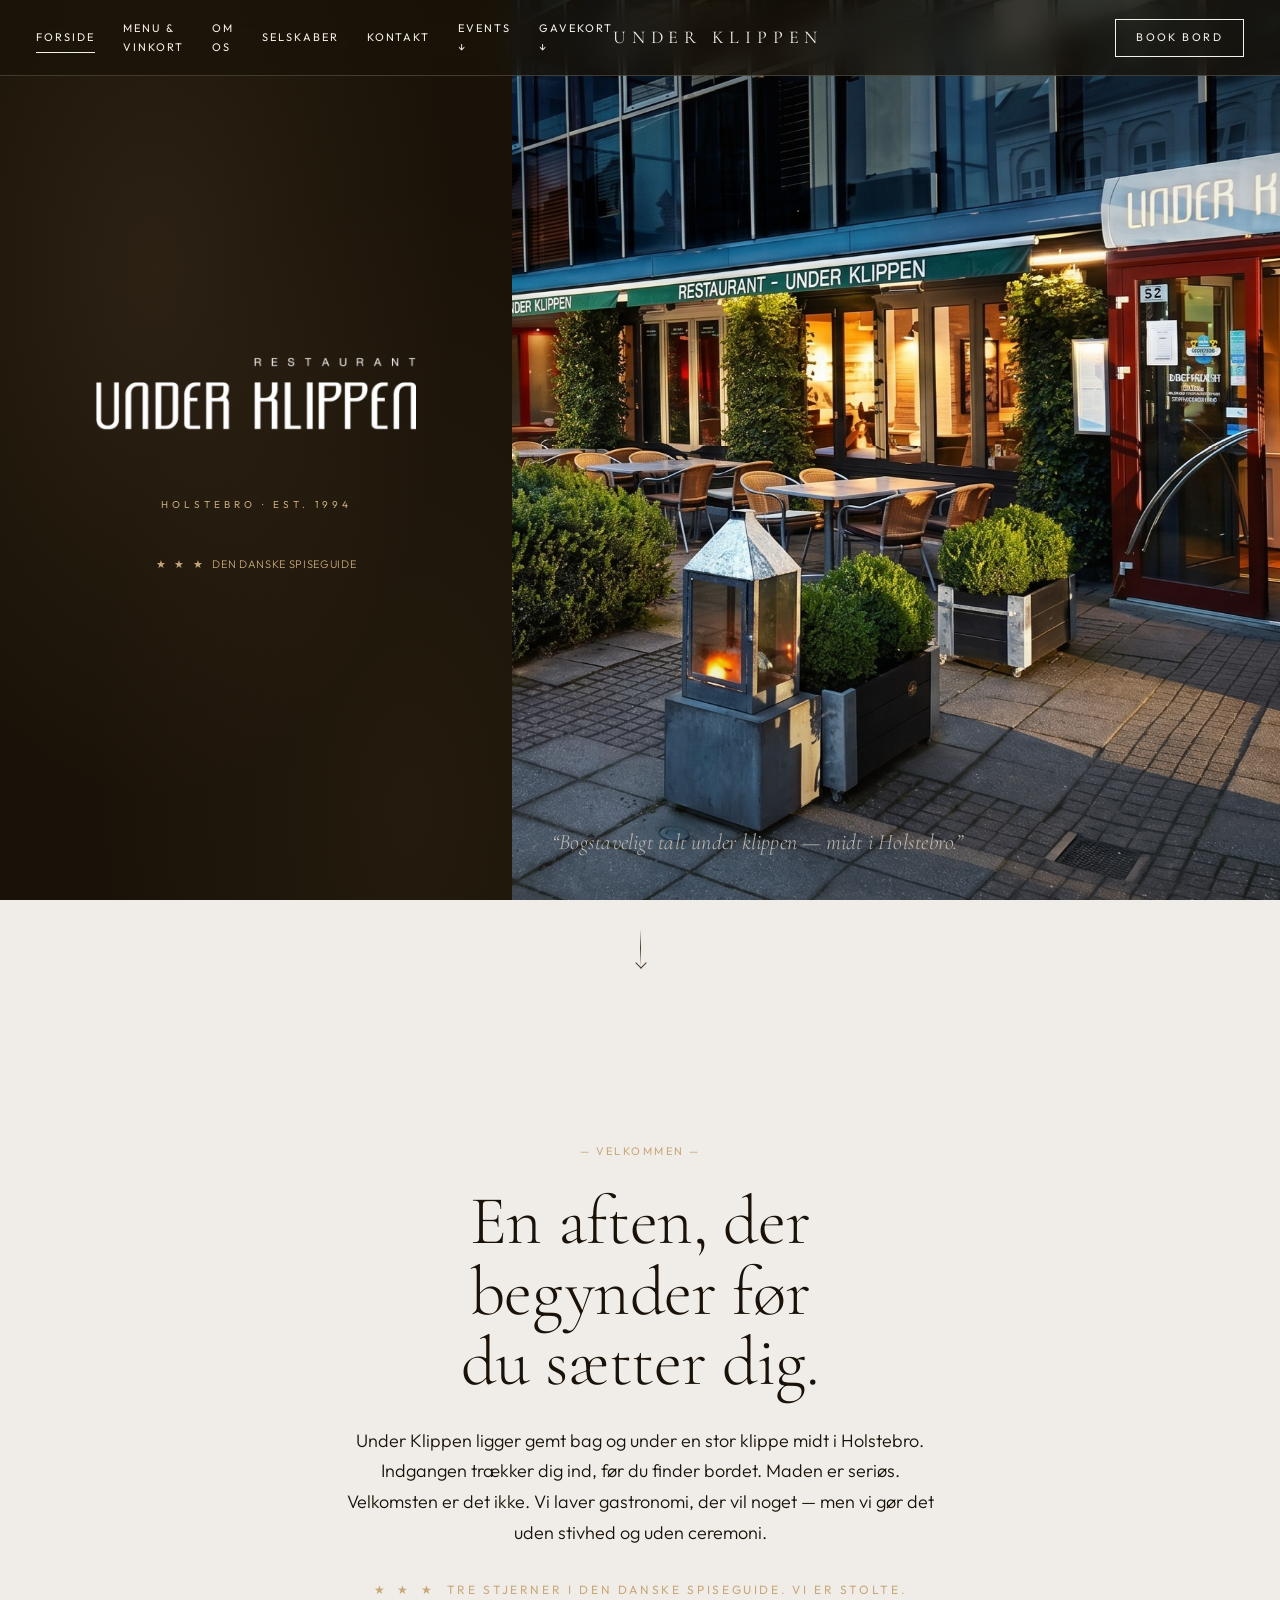
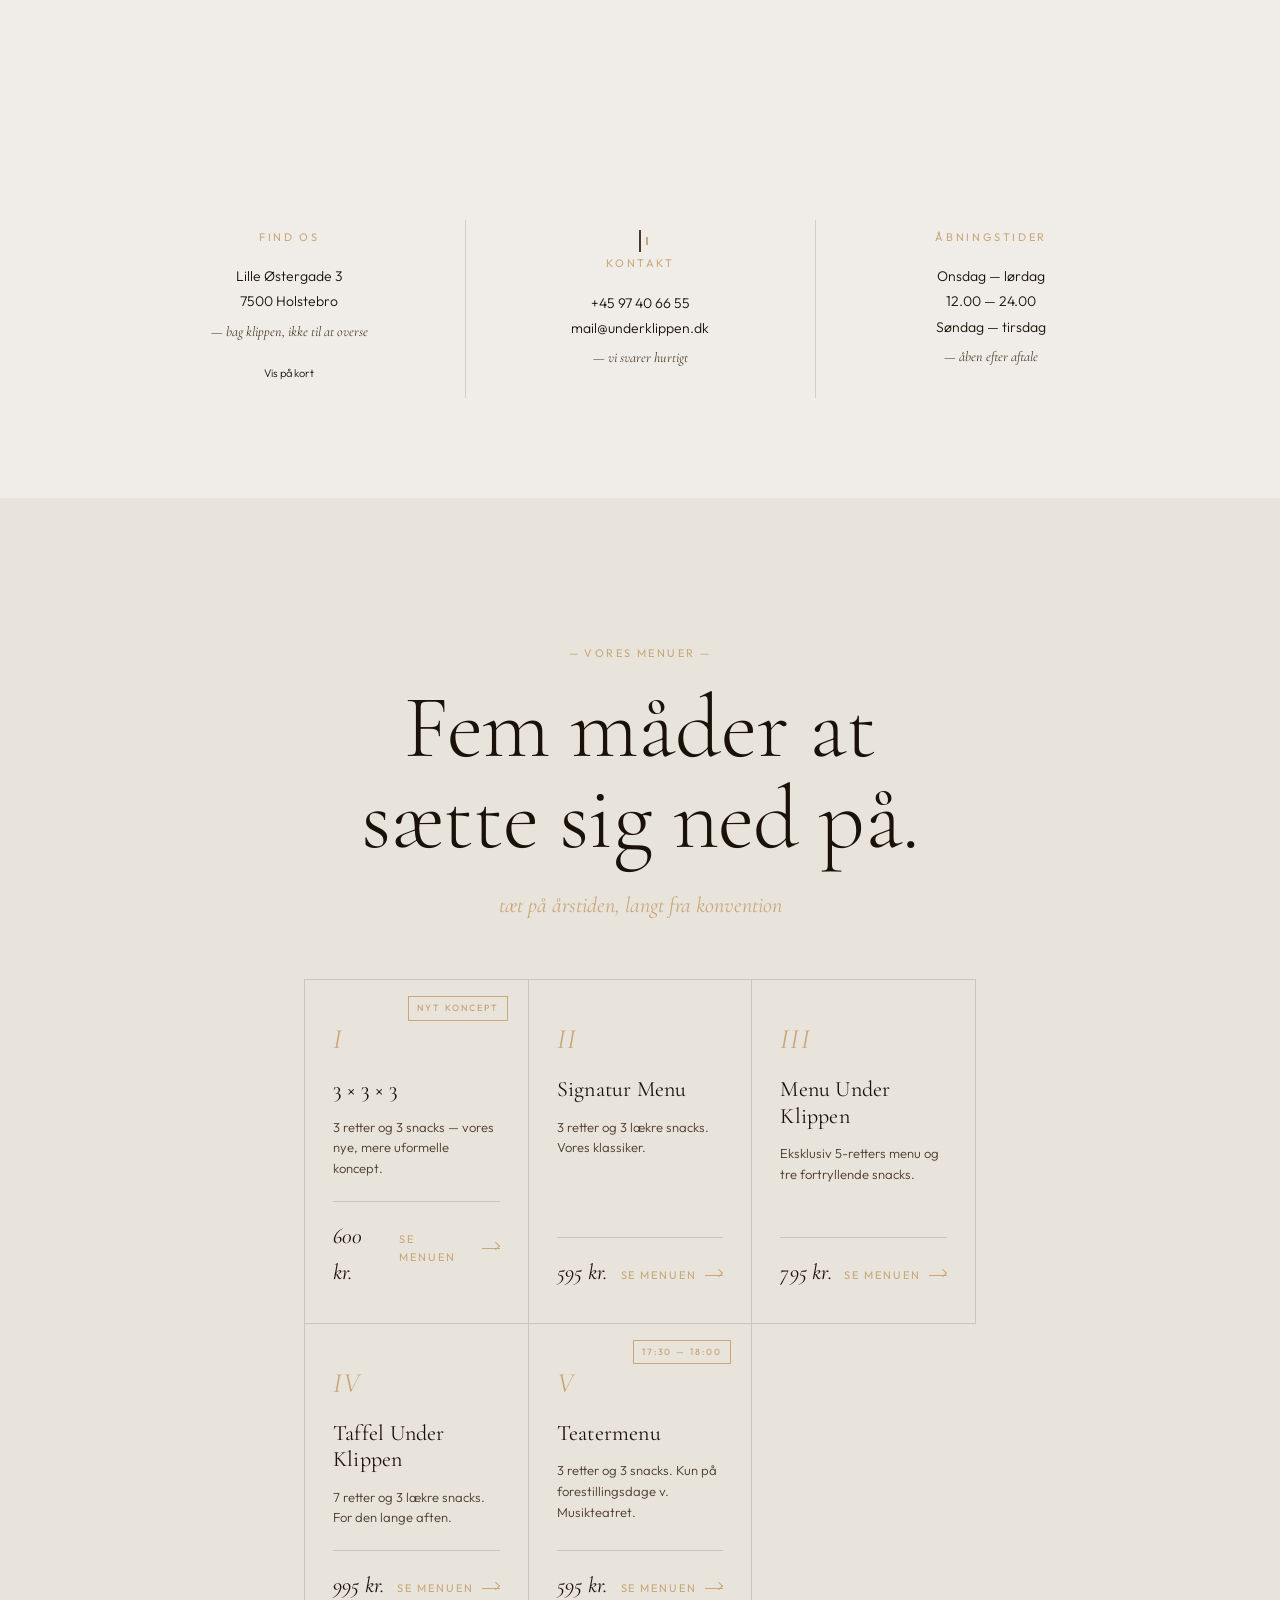
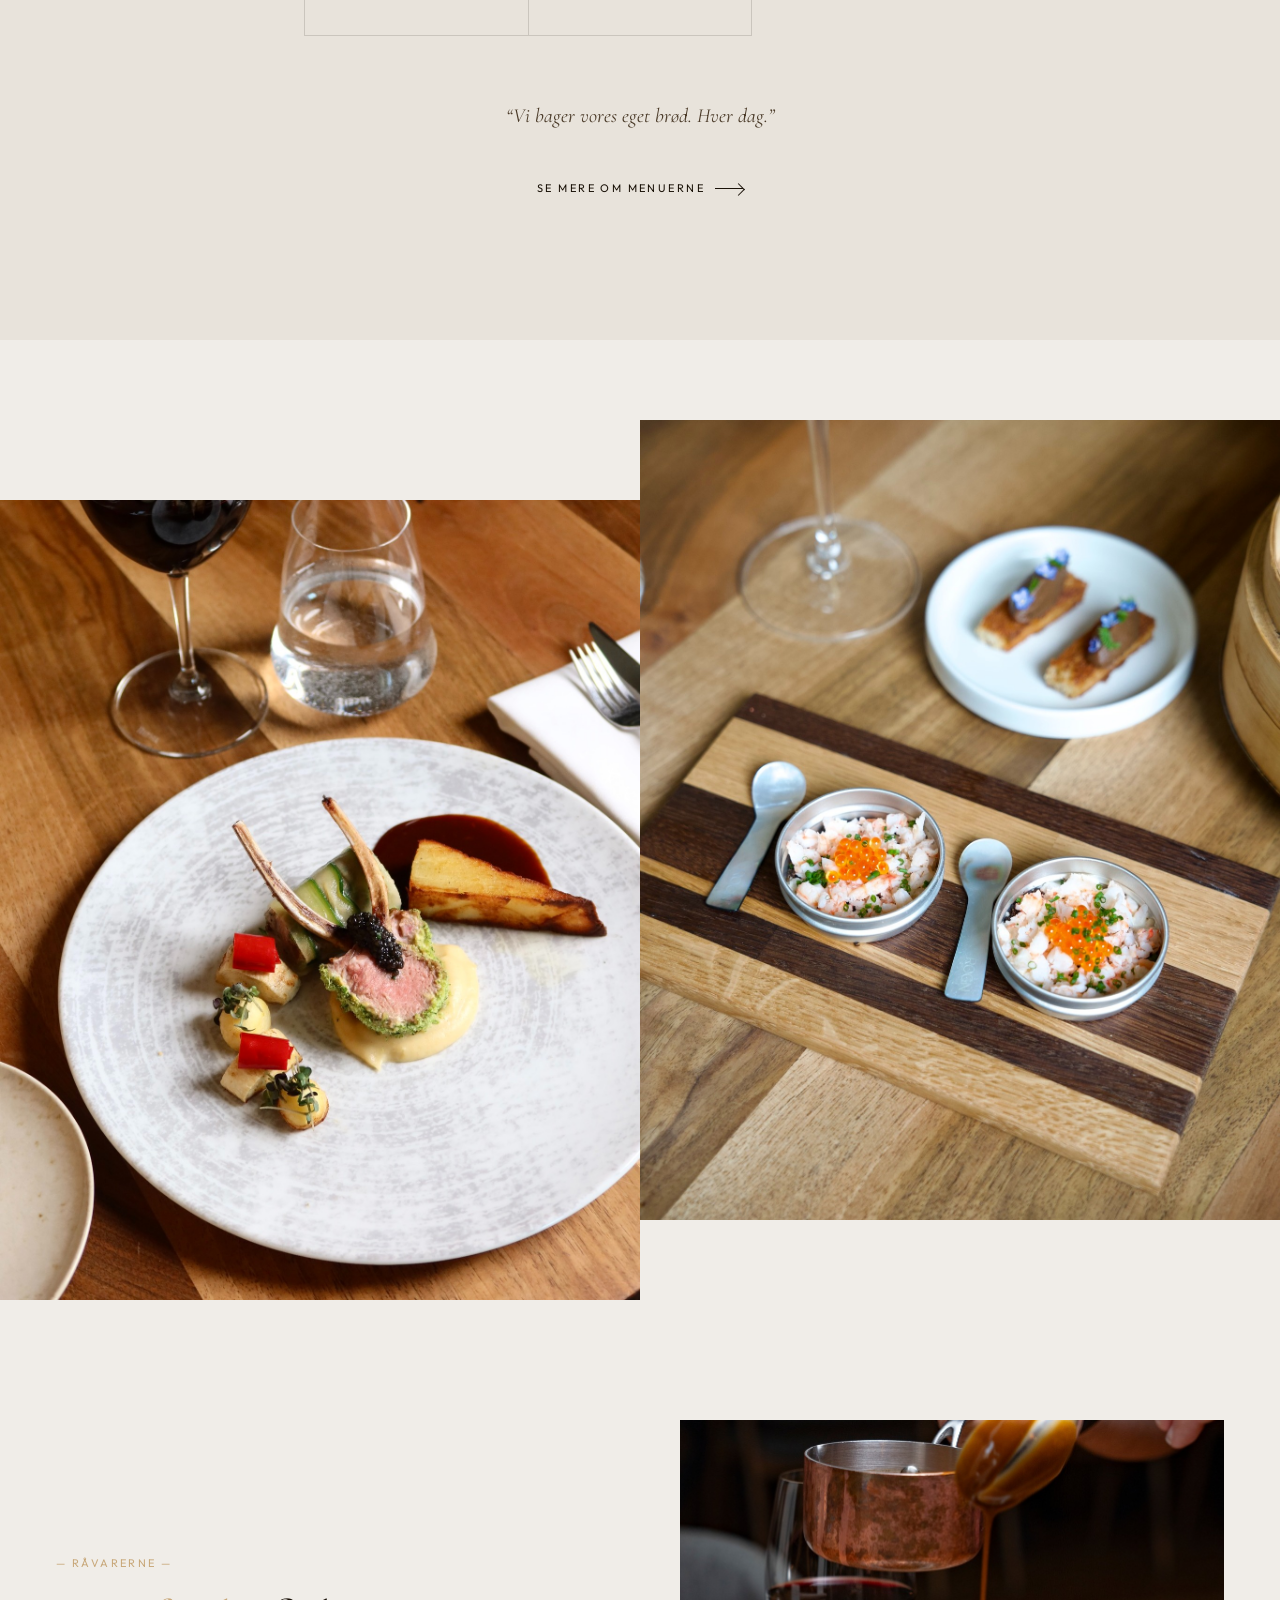
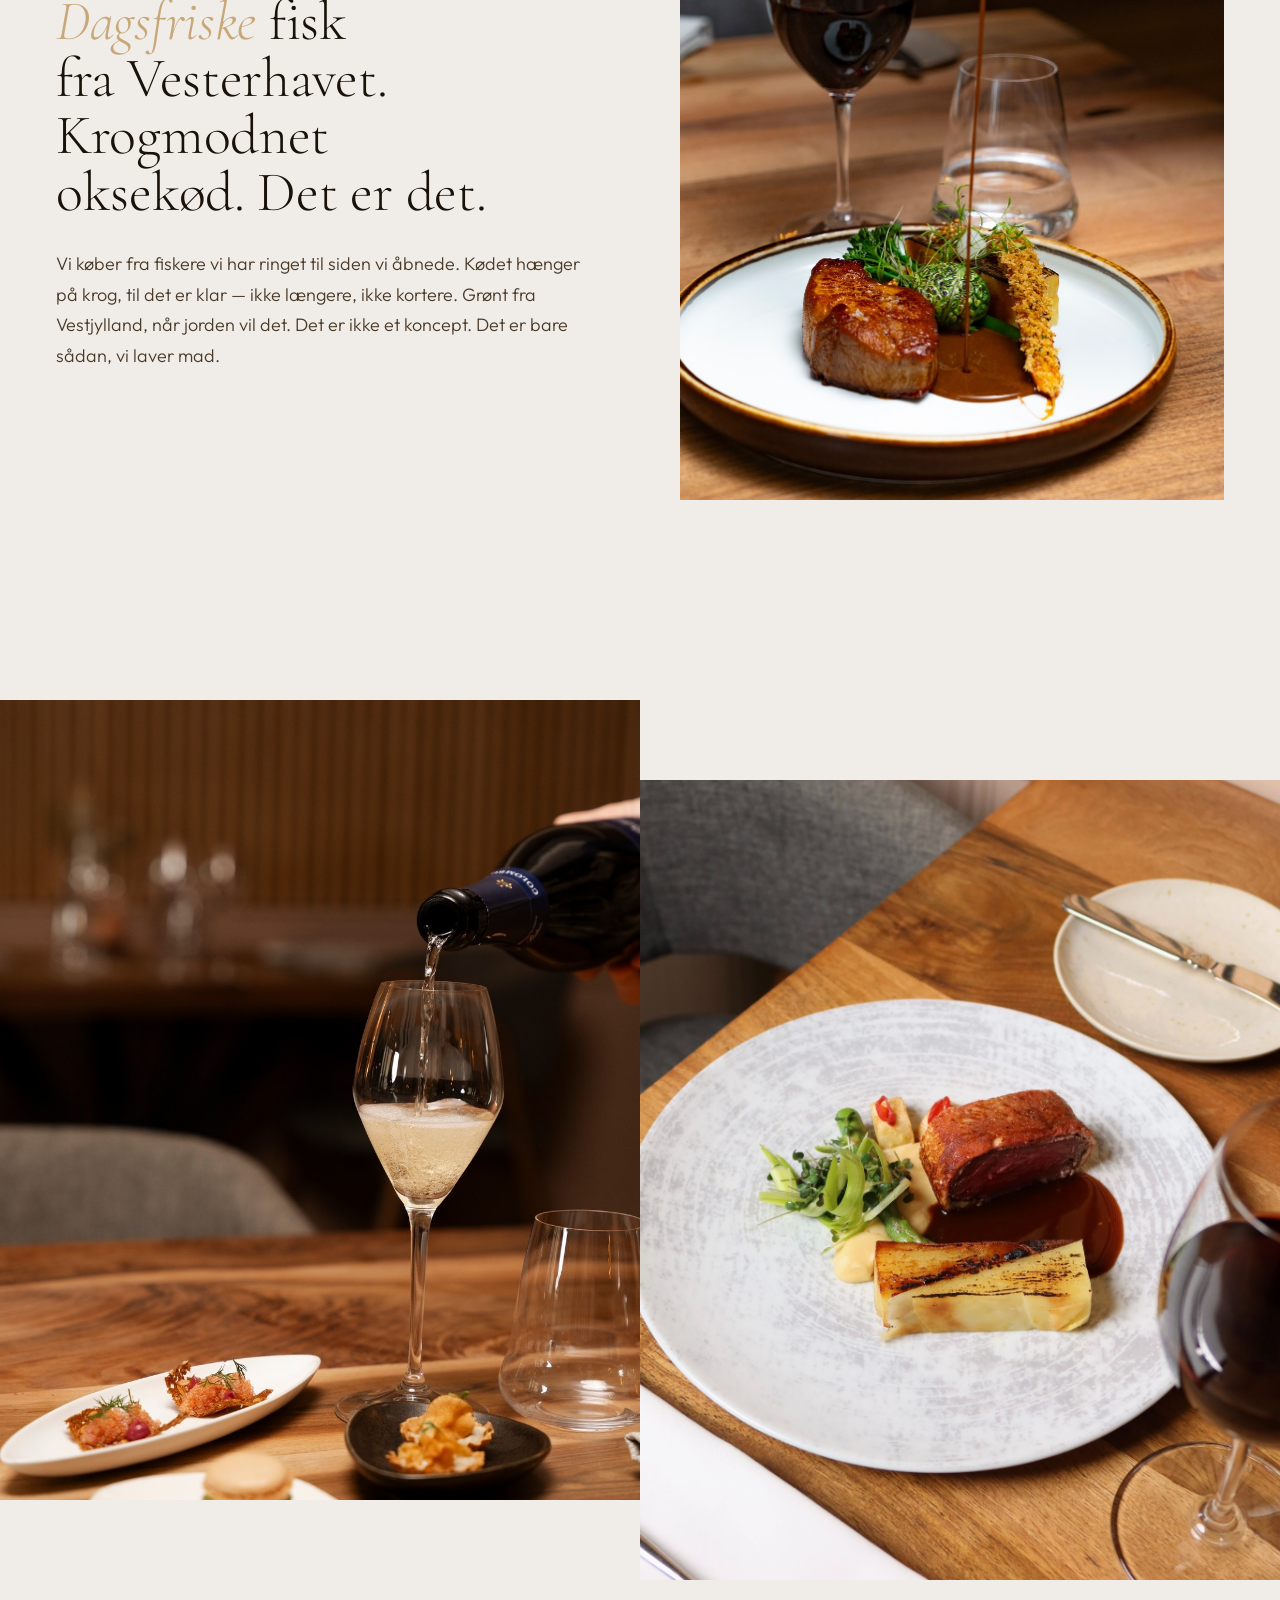
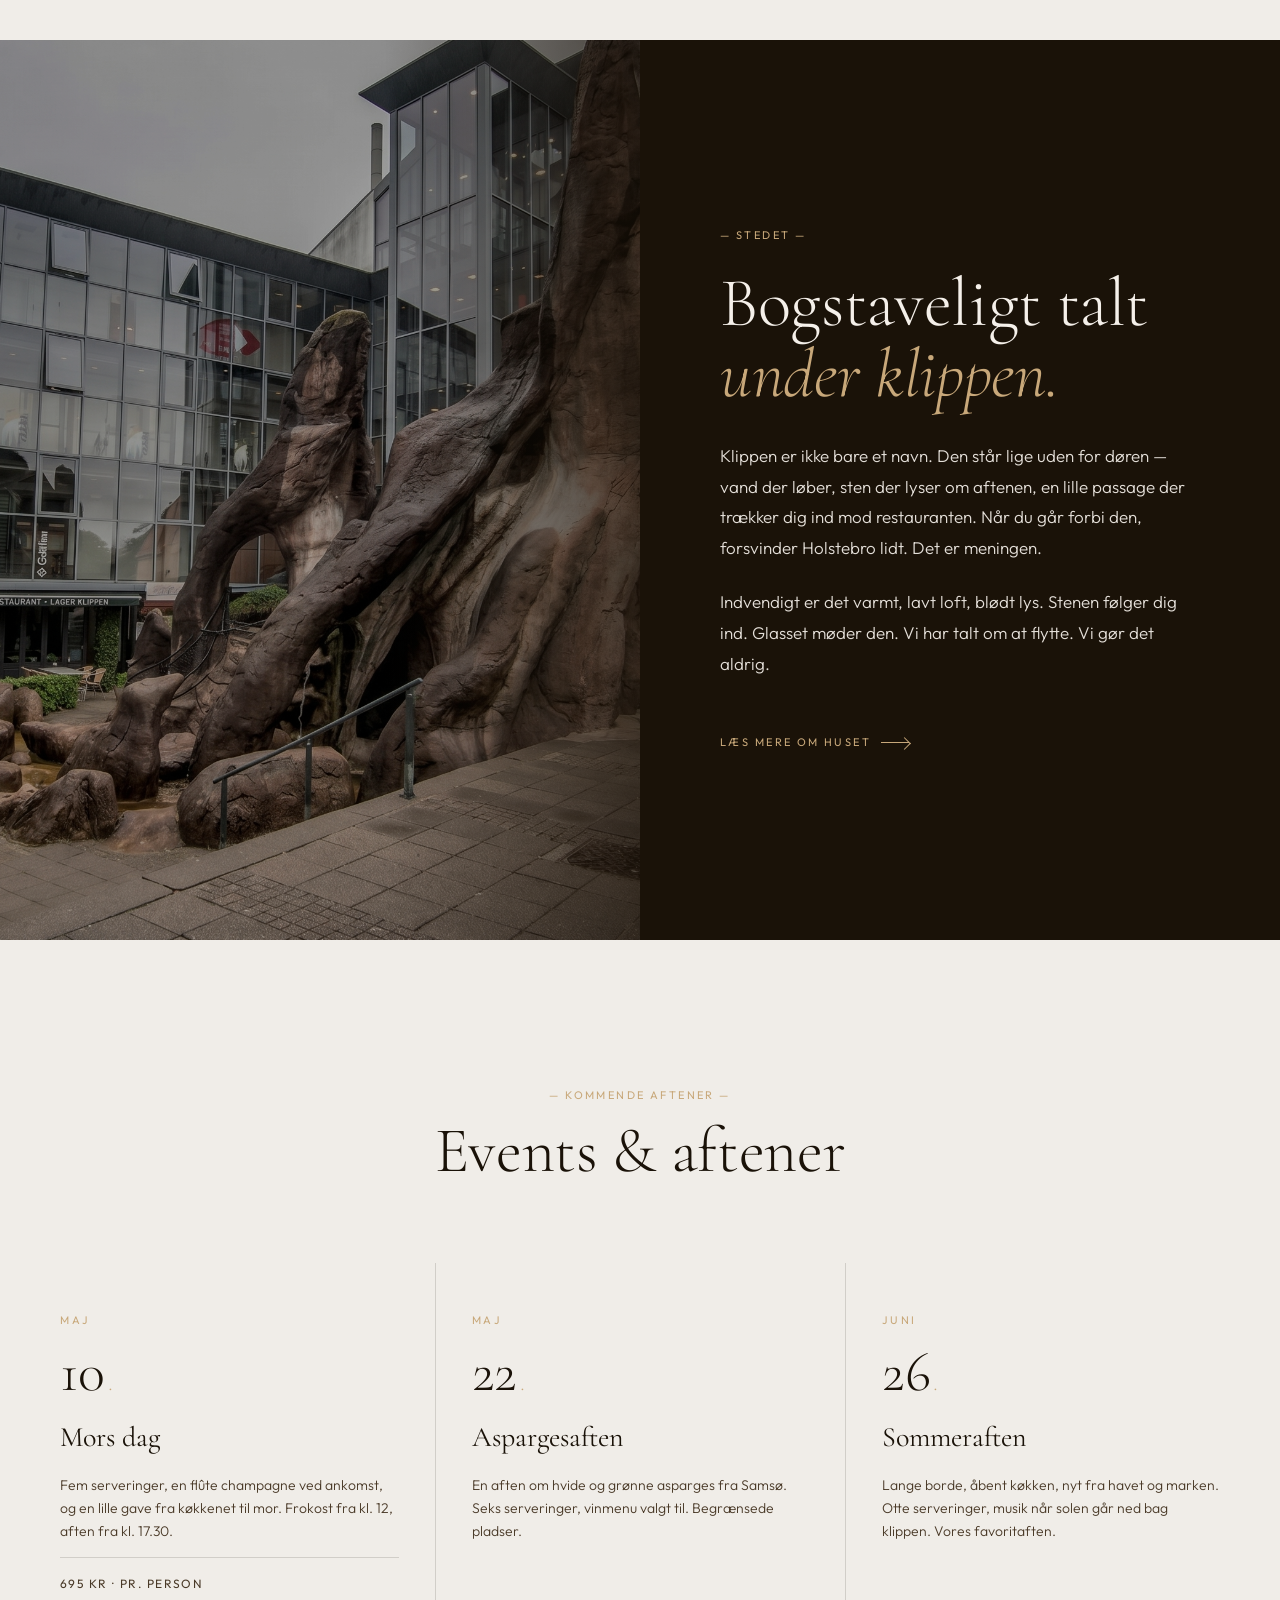
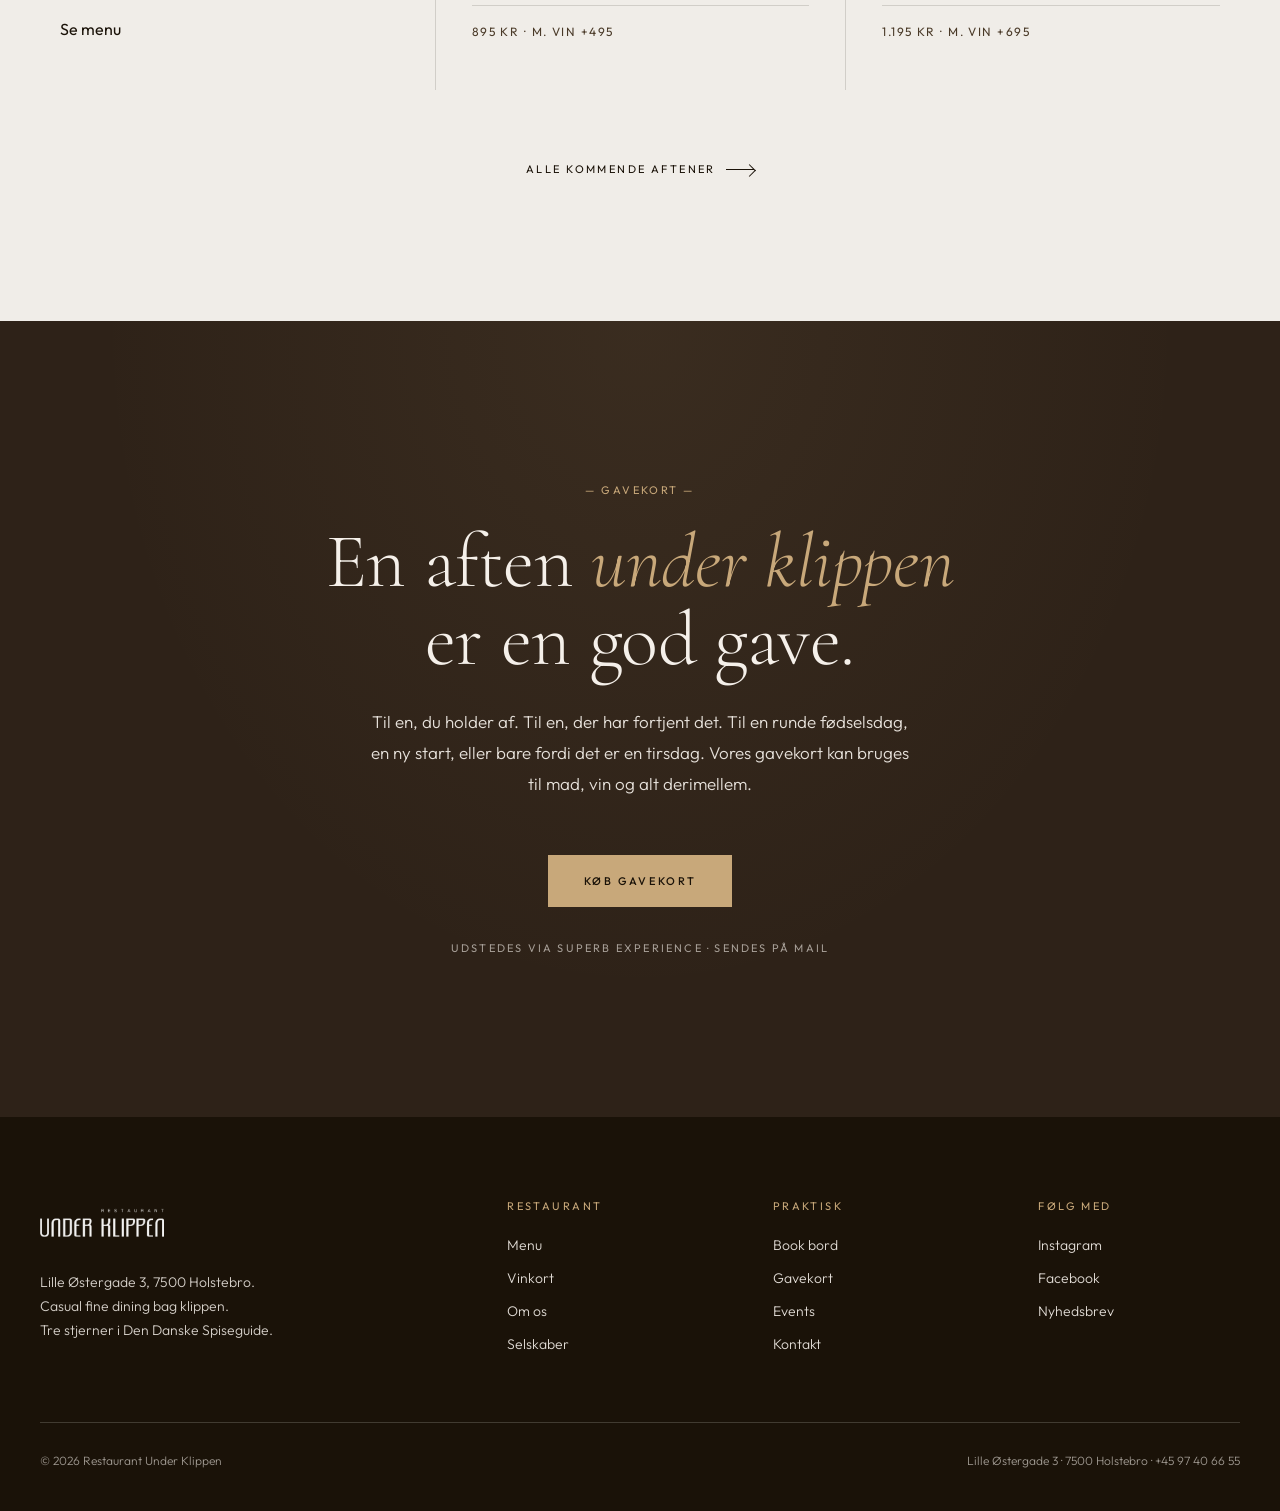
==== index.html @ 476bdf45 "Initial deploy: Under Klippen website with all links wired up - Book bord, gavekort, sociale medier," ====
<!doctype html>
<html lang="da">
<head>
  <meta charset="utf-8" />
  <meta name="viewport" content="width=device-width, initial-scale=1" />
  <title>Under Klippen — Restaurant i Holstebro</title>
  <meta name="description" content="Restaurant Under Klippen ligger bogstaveligt talt under en klippe midt i Holstebro. Casual fine dining, dagsfriske råvarer, tre stjerner i Den Danske Spiseguide." />
  <link rel="preconnect" href="https://fonts.googleapis.com">
  <link rel="preconnect" href="https://fonts.gstatic.com" crossorigin>
  <link href="https://fonts.googleapis.com/css2?family=Cormorant+Garamond:ital,wght@0,300;0,400;0,500;1,300;1,400&family=Outfit:wght@300;400;500&display=swap" rel="stylesheet">
  <link rel="stylesheet" href="styles.css">
  <link rel="stylesheet" href="extras.css">
  <style>
    /* ===== Page-specific (Forside) ===== */

    /* HERO -------------------------------------------------- */
    .hero {
      display: grid;
      grid-template-columns: 40fr 60fr;
      height: 100vh;
      min-height: 720px;
      width: 100%;
    }
    .hero-left {
      background: var(--c-dark);
      display: grid;
      place-items: center;
      position: relative;
      overflow: hidden;
    }
    .hero-left::before {
      content: "";
      position: absolute; inset: 0;
      background:
        radial-gradient(ellipse at 30% 30%, rgba(200,168,122,0.10), transparent 60%),
        radial-gradient(ellipse at 80% 90%, rgba(200,168,122,0.06), transparent 55%);
      pointer-events: none;
    }
    .hero-left .logo-badge {
      transform: translateY(20px);
      opacity: 0;
      animation: heroIn 1.2s var(--ease) 0.45s forwards;
      position: relative;
      z-index: 2;
    }
    @keyframes heroIn {
      to { transform: translateY(0); opacity: 1; }
    }

    .hero-right {
      position: relative;
      overflow: hidden;
    }
    .hero-right .parallax-inner {
      position: absolute;
      inset: -10% 0;
      will-change: transform;
    }
    .hero-right img {
      width: 100%; height: 100%;
      object-fit: cover;
      object-position: center;
    }
    .hero-right::after {
      content: "";
      position: absolute; inset: 0;
      background: linear-gradient(180deg, rgba(26,18,8,0.18), transparent 30%, transparent 70%, rgba(26,18,8,0.32));
      pointer-events: none;
    }

    .hero-tagline {
      position: absolute;
      bottom: 40px; left: 40px;
      color: var(--c-light-text);
      font-family: var(--f-display);
      font-style: italic;
      font-weight: 300;
      font-size: 22px;
      letter-spacing: 0.01em;
      text-shadow: 0 2px 24px rgba(0,0,0,0.6);
      opacity: 0;
      animation: heroIn 1.2s var(--ease) 0.9s forwards;
      max-width: 460px;
    }

    @media (max-width: 880px) {
      .hero { grid-template-columns: 1fr; height: auto; min-height: 0; }
      .hero-left { padding: 100px 24px 80px; }
      .hero-right { aspect-ratio: 4/5; }
      .hero-tagline { font-size: 18px; left: 24px; bottom: 24px; }
    }

    /* SCROLL CUE ------------------------------------------- */
    .scroll-cue {
      position: relative;
      height: 96px;
      display: grid; place-items: center;
      background: var(--c-cream);
    }
    .scroll-cue .arrow {
      width: 1px;
      height: 38px;
      background: linear-gradient(180deg, transparent, var(--c-ink-soft), transparent);
      animation: scrollArrow 2.4s var(--ease) infinite;
      position: relative;
    }
    .scroll-cue .arrow::after {
      content: "";
      position: absolute; left: -3px; bottom: 0;
      width: 7px; height: 7px;
      border-bottom: 1px solid var(--c-ink-soft);
      border-right: 1px solid var(--c-ink-soft);
      transform: rotate(45deg);
    }
    @keyframes scrollArrow {
      0%   { opacity: 0; transform: translateY(-20px); }
      40%  { opacity: 1; }
      100% { opacity: 0; transform: translateY(20px); }
    }

    /* INTRO ------------------------------------------------ */
    .intro h1 {
      font-size: clamp(36px, 5.4vw, 72px);
      margin: 0 0 28px;
    }
    .intro p { margin: 0; }
    .intro .stars-line {
      margin-top: 32px;
      font-size: 12px;
      letter-spacing: 0.22em;
      text-transform: uppercase;
      color: var(--c-accent);
    }
    .intro .stars-line .dots { letter-spacing: 0.4em; margin-right: 10px; color: var(--c-accent); }

    /* INFO STRIP ------------------------------------------- */
    .info-strip {
      max-width: 1100px;
      margin: 0 auto;
      padding: 80px 24px 100px;
      display: grid;
      grid-template-columns: 1fr 1fr 1fr;
      gap: 0;
      text-align: center;
    }
    .info-col {
      padding: 8px 32px;
      position: relative;
    }
    .info-col + .info-col {
      border-left: 1px solid var(--c-rule);
    }
    .info-col h3 {
      font-family: var(--f-body);
      font-size: 11px;
      letter-spacing: 0.24em;
      text-transform: uppercase;
      font-weight: 400;
      color: var(--c-accent);
      margin: 0 0 18px;
    }
    .info-col p { margin: 0; font-size: 14px; line-height: 1.8; font-weight: 300; }
    .info-col .deco {
      width: 36px; height: 36px;
      margin: 0 auto 18px;
      border: 1px solid var(--c-ink-soft);
      transform: rotate(45deg);
      position: relative;
    }
    .info-col .deco::after {
      content: "";
      position: absolute; inset: 6px;
      border: 1px solid var(--c-accent);
    }
    .info-col em.label {
      display: block;
      font-style: normal;
      font-family: var(--f-display);
      font-weight: 400;
      font-style: italic;
      font-size: 14px;
      color: var(--c-ink-soft);
      margin-top: 4px;
    }
    @media (max-width: 720px) {
      .info-strip { grid-template-columns: 1fr; }
      .info-col + .info-col { border-left: none; border-top: 1px solid var(--c-rule); padding-top: 40px; margin-top: 40px; }
    }

    /* MENU TEASER ------------------------------------------ */
    .menu-teaser {
      max-width: 720px;
      margin: 0 auto;
      padding: 0 24px;
      text-align: center;
    }
    .menu-teaser h2 {
      font-size: clamp(48px, 7vw, 96px);
      margin: 0 0 8px;
    }
    .menu-teaser .sub {
      font-family: var(--f-display);
      font-style: italic;
      font-weight: 400;
      font-size: 22px;
      color: var(--c-accent);
      margin-bottom: 56px;
    }
    .courses {
      display: grid;
      gap: 0;
      text-align: left;
      margin-top: 40px;
    }
    .course {
      padding: 28px 12px;
      border-bottom: 1px solid var(--c-rule);
      display: grid;
      grid-template-columns: 60px 1fr auto;
      gap: 24px;
      align-items: baseline;
    }
    .course:first-child { border-top: 1px solid var(--c-rule); }
    .course .num {
      font-family: var(--f-display);
      font-style: italic;
      font-size: 16px;
      color: var(--c-accent);
    }
    .course h4 {
      font-family: var(--f-display);
      font-weight: 400;
      font-size: 22px;
      margin: 0 0 4px;
    }
    .course p { margin: 0; font-size: 13px; color: var(--c-ink-soft); font-weight: 300; line-height: 1.6; }
    .course .price {
      font-family: var(--f-body);
      font-size: 12px;
      letter-spacing: 0.18em;
      color: var(--c-ink-soft);
      text-transform: uppercase;
    }
    @media (max-width: 600px) {
      .course { grid-template-columns: 36px 1fr; }
      .course .price { grid-column: 2; padding-top: 8px; }
    }

    .menu-cards {
      display: grid;
      grid-template-columns: repeat(auto-fit, minmax(220px, 1fr));
      gap: 0;
      margin-top: 56px;
      border-top: 1px solid var(--c-rule);
      border-left: 1px solid var(--c-rule);
    }
    .menu-card {
      display: flex;
      flex-direction: column;
      gap: 14px;
      padding: 36px 28px 32px;
      border-right: 1px solid var(--c-rule);
      border-bottom: 1px solid var(--c-rule);
      text-decoration: none;
      color: var(--c-ink);
      transition: background 0.4s ease, transform 0.4s ease;
      text-align: left;
      min-height: 280px;
      position: relative;
    }
    .menu-card:hover {
      background: var(--c-cream);
    }
    .menu-card .mc-tag {
      position: absolute;
      top: 16px; right: 20px;
      font-size: 9px;
      letter-spacing: 0.22em;
      text-transform: uppercase;
      color: var(--c-accent);
      border: 1px solid var(--c-accent);
      padding: 4px 8px;
      font-weight: 500;
    }
    .menu-card .mc-num {
      font-family: var(--f-display);
      font-style: italic;
      font-size: 28px;
      color: var(--c-accent);
      letter-spacing: 0.04em;
    }
    .menu-card h4 {
      font-family: var(--f-display);
      font-weight: 400;
      font-size: 22px;
      letter-spacing: 0.01em;
      margin: 0;
      color: var(--c-ink);
      line-height: 1.2;
    }
    .menu-card p {
      margin: 0;
      font-size: 13px;
      color: var(--c-ink-soft);
      font-weight: 300;
      line-height: 1.6;
      flex: 1;
    }
    .menu-card .mc-foot {
      display: flex;
      align-items: baseline;
      justify-content: space-between;
      gap: 12px;
      margin-top: 8px;
      padding-top: 16px;
      border-top: 1px solid var(--c-rule);
    }
    .menu-card .mc-price {
      font-family: var(--f-display);
      font-style: italic;
      font-size: 22px;
      color: var(--c-ink);
      letter-spacing: 0.01em;
    }
    .menu-card .mc-link {
      font-family: var(--f-body);
      font-size: 11px;
      letter-spacing: 0.18em;
      text-transform: uppercase;
      color: var(--c-accent);
      display: inline-flex;
      align-items: center;
      gap: 8px;
    }
    .menu-card .mc-link .arrow {
      width: 18px; height: 1px;
      background: var(--c-accent);
      position: relative;
      transition: width 0.3s ease;
    }
    .menu-card .mc-link .arrow::after {
      content: ''; position: absolute; right: 0; top: -2px;
      width: 5px; height: 5px;
      border-top: 1px solid var(--c-accent);
      border-right: 1px solid var(--c-accent);
      transform: rotate(45deg); transform-origin: top right;
    }
    .menu-card:hover .mc-link .arrow { width: 28px; }

    /* KLIPPEN ATMOSPHERIC ---------------------------------- */
    .klippen {
      position: relative;
      min-height: 100vh;
      display: grid;
      grid-template-columns: 1fr 1fr;
      background: var(--c-dark);
      color: var(--c-light-text);
      overflow: hidden;
    }
    .klippen-img {
      position: relative;
      overflow: hidden;
    }
    .klippen-img img {
      width: 100%; height: 100%;
      object-fit: cover;
      object-position: center;
      filter: brightness(0.7) saturate(0.95);
    }
    .klippen-img::after {
      content: "";
      position: absolute; inset: 0;
      background: linear-gradient(90deg, transparent 60%, rgba(26,18,8,0.6));
    }
    .klippen-text {
      padding: 120px 80px;
      display: grid;
      align-content: center;
      max-width: 640px;
    }
    .klippen-text h2 {
      font-size: clamp(40px, 5.4vw, 72px);
      margin: 24px 0 32px;
    }
    .klippen-text h2 em {
      font-style: italic;
      color: var(--c-accent);
      font-weight: 300;
    }
    .klippen-text p {
      font-size: 17px;
      line-height: 1.8;
      font-weight: 300;
      opacity: 0.92;
      margin: 0 0 24px;
    }
    @media (max-width: 880px) {
      .klippen { grid-template-columns: 1fr; min-height: 0; }
      .klippen-img { aspect-ratio: 5/4; }
      .klippen-text { padding: 80px 28px; }
    }

    /* EVENTS ----------------------------------------------- */
    .events {
      padding: 140px 24px;
      max-width: 1280px;
      margin: 0 auto;
    }
    .events-head { text-align: center; margin-bottom: 80px; }
    .events-head h2 {
      font-size: clamp(40px, 5vw, 64px);
      margin: 12px 0 0;
    }
    .events-grid {
      display: grid;
      grid-template-columns: repeat(3, 1fr);
      gap: 0;
    }
    .event-card {
      padding: 48px 36px;
      border-left: 1px solid var(--c-rule);
      display: grid;
      grid-template-rows: auto auto auto 1fr auto;
      gap: 14px;
      transition: background var(--t-fast);
    }
    .event-card:first-child { border-left: none; }
    .event-card:hover { background: rgba(200,168,122,0.05); }
    .event-card .date {
      font-family: var(--f-display);
      font-weight: 300;
      font-size: 56px;
      line-height: 1;
      letter-spacing: -0.01em;
    }
    .event-card .date em {
      font-style: italic;
      color: var(--c-accent);
      font-size: 22px;
      margin-left: 4px;
    }
    .event-card .month {
      font-size: 11px;
      letter-spacing: 0.24em;
      text-transform: uppercase;
      color: var(--c-accent);
    }
    .event-card h3 {
      font-family: var(--f-display);
      font-weight: 400;
      font-size: 28px;
      margin: 0;
    }
    .event-card p {
      font-size: 14px;
      line-height: 1.65;
      color: var(--c-ink-soft);
      font-weight: 300;
      margin: 0;
    }
    .event-card .meta {
      font-size: 12px;
      letter-spacing: 0.12em;
      text-transform: uppercase;
      color: var(--c-ink-soft);
      padding-top: 16px;
      border-top: 1px solid var(--c-rule);
    }
    @media (max-width: 880px) {
      .events-grid { grid-template-columns: 1fr; }
      .event-card { border-left: none; border-top: 1px solid var(--c-rule); }
      .event-card:first-child { border-top: none; }
    }

    /* GAVEKORT --------------------------------------------- */
    .gavekort {
      background: var(--c-mid);
      color: var(--c-light-text);
      padding: 160px 24px;
      text-align: center;
      position: relative;
      overflow: hidden;
    }
    .gavekort::before {
      content: "";
      position: absolute; inset: 0;
      background:
        radial-gradient(ellipse at 50% 0%, rgba(200,168,122,0.08), transparent 60%);
      pointer-events: none;
    }
    .gavekort .eyebrow { display: block; margin-bottom: 24px; }
    .gavekort h2 {
      font-size: clamp(48px, 6vw, 80px);
      margin: 0 0 28px;
      max-width: 800px;
      margin-inline: auto;
      position: relative;
    }
    .gavekort p {
      font-size: 17px;
      line-height: 1.8;
      font-weight: 300;
      max-width: 540px;
      margin: 0 auto 56px;
      opacity: 0.92;
      position: relative;
    }
    .gavekort .btn-solid { position: relative; }
    .gavekort .small {
      display: block;
      margin-top: 32px;
      font-size: 11px;
      letter-spacing: 0.2em;
      text-transform: uppercase;
      opacity: 0.6;
      position: relative;
    }

    /* Wide image break ------------------------------------ */
    .wide-photo {
      width: 100%;
      aspect-ratio: 21/9;
      overflow: hidden;
      position: relative;
    }
    .wide-photo img { width: 100%; height: 100%; object-fit: cover; }
    .wide-photo .caption-overlay {
      position: absolute;
      left: 50%;
      bottom: 40px;
      transform: translateX(-50%);
      color: var(--c-light-text);
      font-family: var(--f-display);
      font-style: italic;
      font-size: 22px;
      letter-spacing: 0.02em;
      text-shadow: 0 2px 16px rgba(0,0,0,0.6);
    }

    /* Section header centered with eyebrow + rule --------- */
    .sec-head {
      text-align: center;
      margin-bottom: 64px;
    }
    .sec-head .rule {
      display: inline-block;
      width: 40px; height: 1px;
      background: var(--c-accent);
      margin-bottom: 20px;
    }
    .sec-head h2 {
      font-size: clamp(40px, 5vw, 64px);
      margin: 12px 0 0;
    }
  </style>
</head>
<body>

<!-- ============ NAV ============ -->
<header class="nav">
  <button class="nav-burger" aria-label="Menu"><span></span><span></span></button>
  <nav class="nav-links">
    <a class="nav-link is-active" href="index.html">Forside</a>
    <a class="nav-link" href="menu.html">Menu &amp; Vinkort</a>
    <a class="nav-link" href="om-os.html">Om os</a>
    <a class="nav-link" href="selskaber.html">Selskaber</a>
    <a class="nav-link" href="kontakt.html">Kontakt</a>
    <a class="nav-link" href="#events">Events ↓</a>
    <a class="nav-link" href="#gavekort">Gavekort ↓</a>
  </nav>
  <a class="nav-wordmark" href="index.html">UNDER&nbsp;KLIPPEN</a>
  <div class="nav-right">
    <a class="btn-outline" href="https://underklippen.superbexperience.com/reserve/experience" target="_blank" rel="noopener">Book bord</a>
  </div>
</header>

<!-- ============ HERO ============ -->
<section class="hero" data-tone="dark" data-screen-label="01 Hero">
  <div class="hero-left">
    <div class="logo-badge">
      <img class="brand-mark" src="assets/logo-white.png" alt="Under Klippen" />
      <div class="est">Holstebro · Est. 1994</div>
      <div class="stars">
        <span class="dots">★ ★ ★</span>
        <span>Den Danske Spiseguide</span>
      </div>
    </div>
  </div>
  <div class="hero-right" data-parallax="0.18">
    <div class="parallax-inner">
      <img src="assets/exterior-hero.jpg" alt="Indgangen til Under Klippen om aftenen" />
    </div>
    <div class="hero-tagline">“Bogstaveligt talt under klippen — midt i Holstebro.”</div>
  </div>
</section>

<!-- ============ SCROLL CUE ============ -->
<div class="scroll-cue"><span class="arrow"></span></div>

<!-- ============ INTRO ============ -->
<section class="section-pad">
  <div class="col-narrow intro">
    <span class="eyebrow reveal">— Velkommen —</span>
    <h1 class="display reveal" data-delay="1" style="margin-top: 24px;">
      En aften, der begynder før du sætter dig.
    </h1>
    <p class="body-lg reveal" data-delay="2" style="margin-top: 28px;">
      Under Klippen ligger gemt bag og under en stor klippe midt i Holstebro.
      Indgangen trækker dig ind, før du finder bordet. Maden er seriøs.
      Velkomsten er det ikke. Vi laver gastronomi, der vil noget — men vi gør det
      uden stivhed og uden ceremoni.
    </p>
    <div class="stars-line reveal" data-delay="3">
      <span class="dots">★ ★ ★</span>Tre stjerner i Den Danske Spiseguide. Vi er stolte.
    </div>
  </div>
</section>

<!-- ============ INFO STRIP ============ -->
<section>
  <div class="info-strip">
    <div class="info-col reveal">
      <h3>Find os</h3>
      <p>
        Lille Østergade 3<br>
        7500 Holstebro<br>
        <em class="label">— bag klippen, ikke til at overse</em>
      </p>
      <p style="margin-top:14px;">
        <a class="nav-link" href="https://www.google.com/maps/search/?api=1&query=Lille+%C3%98stergade+3+7500+Holstebro" target="_blank" rel="noopener" style="font-size: 11px;">Vis på kort</a>
      </p>
    </div>
    <div class="info-col reveal" data-delay="1">
      <span class="deco" aria-hidden="true"></span>
      <h3>Kontakt</h3>
      <p>
        +45 97 40 66 55<br>
        mail@underklippen.dk<br>
        <em class="label">— vi svarer hurtigt</em>
      </p>
    </div>
    <div class="info-col reveal" data-delay="2">
      <h3>Åbningstider</h3>
      <p>
        Onsdag — lørdag<br>
        12.00 — 24.00<br>
        Søndag — tirsdag<br>
        <em class="label">— åben efter aftale</em>
      </p>
    </div>
  </div>
</section>

<!-- ============ MENU TEASER ============ -->
<section class="section-pad" style="background: var(--c-cream-warm);">
  <div class="menu-teaser">
    <span class="eyebrow reveal">— Vores menuer —</span>
    <h2 class="display reveal" data-delay="1" style="margin-top:18px;">Fem måder at sætte sig ned på.</h2>
    <p class="sub reveal" data-delay="2">tæt på årstiden, langt fra konvention</p>

    <div class="menu-cards reveal" data-delay="3">
      <a href="menu.html#3x3x3" class="menu-card">
        <span class="mc-tag">Nyt koncept</span>
        <span class="mc-num">I</span>
        <h4>3 × 3 × 3</h4>
        <p>3 retter og 3 snacks — vores nye, mere uformelle koncept.</p>
        <div class="mc-foot">
          <span class="mc-price">600 kr.</span>
          <span class="mc-link">Se menuen <span class="arrow"></span></span>
        </div>
      </a>
      <a href="menu.html#signatur" class="menu-card">
        <span class="mc-num">II</span>
        <h4>Signatur Menu</h4>
        <p>3 retter og 3 lækre snacks. Vores klassiker.</p>
        <div class="mc-foot">
          <span class="mc-price">595 kr.</span>
          <span class="mc-link">Se menuen <span class="arrow"></span></span>
        </div>
      </a>
      <a href="menu.html#under-klippen" class="menu-card">
        <span class="mc-num">III</span>
        <h4>Menu Under Klippen</h4>
        <p>Eksklusiv 5-retters menu og tre fortryllende snacks.</p>
        <div class="mc-foot">
          <span class="mc-price">795 kr.</span>
          <span class="mc-link">Se menuen <span class="arrow"></span></span>
        </div>
      </a>
      <a href="menu.html#taffel" class="menu-card">
        <span class="mc-num">IV</span>
        <h4>Taffel Under Klippen</h4>
        <p>7 retter og 3 lækre snacks. For den lange aften.</p>
        <div class="mc-foot">
          <span class="mc-price">995 kr.</span>
          <span class="mc-link">Se menuen <span class="arrow"></span></span>
        </div>
      </a>
      <a href="menu.html#teater" class="menu-card">
        <span class="mc-tag">17:30 — 18:00</span>
        <span class="mc-num">V</span>
        <h4>Teatermenu</h4>
        <p>3 retter og 3 snacks. Kun på forestillingsdage v. Musikteatret.</p>
        <div class="mc-foot">
          <span class="mc-price">595 kr.</span>
          <span class="mc-link">Se menuen <span class="arrow"></span></span>
        </div>
      </a>
    </div>

    <p class="reveal" style="margin-top: 64px; font-family: var(--f-display); font-style: italic; font-size: 20px; color: var(--c-ink-soft);">
      “Vi bager vores eget brød. Hver dag.”
    </p>

    <div class="reveal" style="margin-top: 40px;">
      <a href="menu.html" class="btn-ghost">
        Se mere om menuerne <span class="arrow"></span>
      </a>
    </div>
  </div>
</section>

<!-- ============ IMAGE PAIR 1 ============ -->
<section class="reveal" style="padding: 80px 0;">
  <div class="pair offset-left">
    <div class="pair-frame"><img src="assets/mad3.jpg" alt="Lammefilet med kaviar" /></div>
    <div class="pair-frame"><img src="assets/mad1.jpg" alt="Krabbe og laksrogn" /></div>
  </div>
</section>

<!-- ============ ASYMMETRIC EDITORIAL ============ -->
<section class="section-pad" style="padding-top: 40px;">
  <div style="max-width: 1240px; margin: 0 auto; padding: 0 36px; display: grid; grid-template-columns: 1fr 1fr; gap: 80px; align-items: center;">
    <div class="reveal">
      <span class="eyebrow">— Råvarerne —</span>
      <h2 class="display" style="font-size: clamp(36px, 4.4vw, 56px); margin: 18px 0 28px;">
        <em style="font-style:italic; color: var(--c-accent);">Dagsfriske</em>
        fisk fra Vesterhavet. Krogmodnet oksekød. Det er det.
      </h2>
      <p class="body-lg" style="color: var(--c-ink-soft); margin: 0;">
        Vi køber fra fiskere vi har ringet til siden vi åbnede. Kødet hænger på
        krog, til det er klar — ikke længere, ikke kortere. Grønt fra
        Vestjylland, når jorden vil det. Det er ikke et koncept. Det er bare
        sådan, vi laver mad.
      </p>
    </div>
    <div class="reveal" data-delay="1">
      <div class="pair-frame" style="aspect-ratio: 4/5; overflow: hidden;">
        <img src="assets/madogvin.jpg" alt="Mad og vin på bordet" style="width:100%; height:100%; object-fit: cover;" />
      </div>
    </div>
  </div>
</section>

<!-- ============ IMAGE PAIR 2 ============ -->
<section class="reveal" style="padding: 60px 0;">
  <div class="pair offset-right">
    <div class="pair-frame"><img src="assets/champagne.jpg" alt="Champagne hældes op" /></div>
    <div class="pair-frame"><img src="assets/mad2.jpg" alt="Lammeryg" /></div>
  </div>
</section>

<!-- ============ KLIPPEN ATMOSPHERIC ============ -->
<section class="klippen" data-tone="dark" data-screen-label="02 Klippen">
  <div class="klippen-img">
    <img src="assets/klippen-new2.jpg" alt="Klippen ved indgangen" style="object-position: 55% center; transform: scale(1.05);" />
  </div>
  <div class="klippen-text reveal">
    <span class="eyebrow">— Stedet —</span>
    <h2 class="display">Bogstaveligt talt <em>under klippen.</em></h2>
    <p>
      Klippen er ikke bare et navn. Den står lige uden for døren — vand der
      løber, sten der lyser om aftenen, en lille passage der trækker dig ind
      mod restauranten. Når du går forbi den, forsvinder Holstebro lidt.
      Det er meningen.
    </p>
    <p>
      Indvendigt er det varmt, lavt loft, blødt lys. Stenen følger dig
      ind. Glasset møder den. Vi har talt om at flytte. Vi gør det aldrig.
    </p>
    <div style="margin-top: 24px;">
      <a href="om-os.html" class="btn-ghost" style="color: var(--c-accent);">
        Læs mere om huset <span class="arrow"></span>
      </a>
    </div>
  </div>
</section>

<!-- ============ EVENTS ============ -->
<section id="events" class="events">
  <div class="events-head reveal">
    <span class="eyebrow">— Kommende aftener —</span>
    <h2 class="display">Events &amp; aftener</h2>
  </div>

  <div class="events-grid">
    <article class="event-card reveal">
      <div class="month">Maj</div>
      <div class="date">10<em>.</em></div>
      <h3>Mors dag</h3>
      <p>Fem serveringer, en flûte champagne ved ankomst, og en lille gave fra køkkenet til mor. Frokost fra kl. 12, aften fra kl. 17.30.</p>
      <div class="meta">695 KR · PR. PERSON</div>
      <a href="https://underklippen.dk/events/#elementor-action%3Aaction%3Dpopup%3Aopen%26settings%3DeyJpZCI6IjE5NTYiLCJ0b2dnbGUiOmZhbHNlfQ%3D%3D" target="_blank" rel="noopener" class="mc-link" style="margin-top:8px;">Se menu <span class="arrow"></span></a>
    </article>
    <article class="event-card reveal" data-delay="1">
      <div class="month">Maj</div>
      <div class="date">22<em>.</em></div>
      <h3>Aspargesaften</h3>
      <p>En aften om hvide og grønne asparges fra Samsø. Seks serveringer, vinmenu valgt til. Begrænsede pladser.</p>
      <div class="meta">895 KR · M. VIN +495</div>
    </article>
    <article class="event-card reveal" data-delay="2">
      <div class="month">Juni</div>
      <div class="date">26<em>.</em></div>
      <h3>Sommeraften</h3>
      <p>Lange borde, åbent køkken, nyt fra havet og marken. Otte serveringer, musik når solen går ned bag klippen. Vores favoritaften.</p>
      <div class="meta">1.195 KR · M. VIN +695</div>
    </article>
  </div>

  <div class="reveal" style="text-align:center; margin-top: 64px;">
    <a class="btn-ghost" href="#">Alle kommende aftener <span class="arrow"></span></a>
  </div>
</section>

<!-- ============ GAVEKORT ============ -->
<section id="gavekort" class="gavekort" data-tone="dark" data-screen-label="03 Gavekort">
  <div class="reveal">
    <span class="eyebrow">— Gavekort —</span>
    <h2 class="display">
      En aften <em style="font-style:italic; color: var(--c-accent);">under klippen</em>
      er en god gave.
    </h2>
    <p>
      Til en, du holder af. Til en, der har fortjent det. Til en runde
      fødselsdag, en ny start, eller bare fordi det er en tirsdag. Vores
      gavekort kan bruges til mad, vin og alt derimellem.
    </p>
    <a href="https://giftcard.superbexperience.com/underklippen" target="_blank" rel="noopener" class="btn-solid">Køb gavekort</a>
    <span class="small">Udstedes via Superb Experience · sendes på mail</span>
  </div>
</section>

<!-- ============ FOOTER ============ -->
<footer class="footer" data-tone="dark">
  <div class="footer-grid">
    <div>
      <img src="assets/logo-white.png" alt="Under Klippen" style="height: 56px; width: auto; margin-bottom: 18px; opacity: 0.95;" />
      <p style="font-size: 14px; max-width: 360px; opacity: 0.85; font-weight: 300; line-height: 1.7;">
        Lille Østergade 3, 7500 Holstebro.<br>
        Casual fine dining bag klippen.<br>
        Tre stjerner i Den Danske Spiseguide.
      </p>
    </div>
    <div>
      <h4>Restaurant</h4>
      <ul>
        <li><a href="menu.html">Menu</a></li>
        <li><a href="menu.html#vin">Vinkort</a></li>
        <li><a href="om-os.html">Om os</a></li>
        <li><a href="selskaber.html">Selskaber</a></li>
      </ul>
    </div>
    <div>
      <h4>Praktisk</h4>
      <ul>
        <li><a href="https://underklippen.superbexperience.com/reserve/experience" target="_blank" rel="noopener">Book bord</a></li>
        <li><a href="https://giftcard.superbexperience.com/underklippen" target="_blank" rel="noopener">Gavekort</a></li>
        <li><a href="#events">Events</a></li>
        <li><a href="kontakt.html">Kontakt</a></li>
      </ul>
    </div>
    <div>
      <h4>Følg med</h4>
      <ul>
        <li><a href="https://www.instagram.com/underklippen/" target="_blank" rel="noopener">Instagram</a></li>
        <li><a href="https://www.facebook.com/underklippen" target="_blank" rel="noopener">Facebook</a></li>
        <li><a href="#">Nyhedsbrev</a></li>
      </ul>
    </div>
  </div>
  <div class="footer-base">
    <span>© 2026 Restaurant Under Klippen</span>
    <span>Lille Østergade 3 · 7500 Holstebro · +45 97 40 66 55</span>
  </div>
</footer>

<script src="site.js"></script>
<script src="tweaks.js"></script>
</body>
</html>
---- styles.css ----
/* ===========================================================
   Under Klippen — design system
   Warm stone / cave palette, editorial layout
   =========================================================== */

:root {
  --c-dark: #1a1208;
  --c-mid: #2e2218;
  --c-accent: #c8a87a;
  --c-light-text: #f5f0ea;
  --c-cream: #f0ede8;
  --c-cream-warm: #e8e3db;
  --c-ink: #1a1208;
  --c-ink-soft: #4a3a28;
  --c-rule: rgba(26, 18, 8, 0.14);
  --c-rule-light: rgba(245, 240, 234, 0.18);

  --f-display: "Cormorant Garamond", "Cormorant", Georgia, serif;
  --f-body: "Outfit", -apple-system, BlinkMacSystemFont, "Helvetica Neue", sans-serif;

  --ease: cubic-bezier(0.33, 1, 0.68, 1);
  --t-fast: 0.3s var(--ease);
  --t-slow: 0.7s var(--ease);

  --nav-h: 76px;
}

* { box-sizing: border-box; }
html, body { margin: 0; padding: 0; }
html { scroll-behavior: smooth; }

body {
  font-family: var(--f-body);
  font-weight: 400;
  font-size: 16px;
  line-height: 1.65;
  color: var(--c-ink);
  background: var(--c-cream);
  -webkit-font-smoothing: antialiased;
  text-rendering: optimizeLegibility;
}

img { display: block; max-width: 100%; }
a { color: inherit; text-decoration: none; }

/* --- Typography ----------------------------------------------------- */

.display {
  font-family: var(--f-display);
  font-weight: 300;
  letter-spacing: -0.005em;
  line-height: 1.02;
  text-wrap: balance;
}

.eyebrow {
  font-family: var(--f-body);
  font-weight: 400;
  font-size: 11px;
  letter-spacing: 0.22em;
  text-transform: uppercase;
  color: var(--c-accent);
}

.body-lg {
  font-size: 18px;
  font-weight: 300;
  line-height: 1.7;
  text-wrap: pretty;
}

.body { font-size: 15px; line-height: 1.7; font-weight: 400; }
.caption { font-size: 12px; font-weight: 300; letter-spacing: 0.04em; }

/* --- Navigation ----------------------------------------------------- */

.nav {
  position: fixed;
  top: 0; left: 0; right: 0;
  height: var(--nav-h);
  z-index: 100;
  display: grid;
  grid-template-columns: 1fr auto 1fr;
  align-items: center;
  padding: 0 36px;
  background: rgba(240, 237, 232, 0.92);
  backdrop-filter: blur(14px);
  -webkit-backdrop-filter: blur(14px);
  border-bottom: 1px solid var(--c-rule);
  opacity: 0;
  transform: translateY(-12px);
  transition: opacity var(--t-slow), transform var(--t-slow), background var(--t-fast), color var(--t-fast);
}
.nav.is-loaded { opacity: 1; transform: translateY(0); }

.nav.is-dark {
  background: rgba(26, 18, 8, 0.72);
  color: var(--c-light-text);
  border-bottom-color: var(--c-rule-light);
}

.nav-links {
  display: flex;
  gap: 28px;
  align-items: center;
  font-size: 11px;
  letter-spacing: 0.18em;
  text-transform: uppercase;
  font-weight: 400;
}

.nav-link {
  position: relative;
  padding: 6px 0;
  cursor: pointer;
  display: inline-flex;
  align-items: center;
  gap: 4px;
}
.nav-link::after {
  content: "";
  position: absolute;
  left: 0; right: 0; bottom: 0;
  height: 1px;
  background: currentColor;
  transform: scaleX(0);
  transform-origin: left center;
  transition: transform var(--t-fast);
}
.nav-link:hover::after { transform: scaleX(1); }
.nav-link.is-active::after { transform: scaleX(1); }

.nav-wordmark {
  font-family: var(--f-display);
  font-weight: 400;
  font-size: 18px;
  letter-spacing: 0.32em;
  text-transform: uppercase;
  white-space: nowrap;
}

.nav-right {
  display: flex;
  justify-content: flex-end;
  align-items: center;
  gap: 18px;
}

.btn-outline {
  display: inline-flex;
  align-items: center;
  justify-content: center;
  height: 38px;
  padding: 0 20px;
  border: 1px solid currentColor;
  font-size: 11px;
  letter-spacing: 0.22em;
  text-transform: uppercase;
  font-weight: 400;
  cursor: pointer;
  background: transparent;
  color: inherit;
  transition: background var(--t-fast), color var(--t-fast);
  font-family: var(--f-body);
}
.btn-outline:hover {
  background: var(--c-ink);
  color: var(--c-cream);
}
.nav.is-dark .btn-outline:hover {
  background: var(--c-cream);
  color: var(--c-ink);
}

.btn-solid {
  display: inline-flex;
  align-items: center;
  justify-content: center;
  height: 52px;
  padding: 0 36px;
  background: var(--c-accent);
  color: var(--c-dark);
  border: none;
  font-size: 11px;
  letter-spacing: 0.24em;
  text-transform: uppercase;
  font-weight: 500;
  cursor: pointer;
  transition: background var(--t-fast), color var(--t-fast), transform var(--t-fast);
  font-family: var(--f-body);
}
.btn-solid:hover {
  background: var(--c-cream);
  color: var(--c-dark);
}

.btn-ghost {
  display: inline-flex;
  align-items: center;
  gap: 10px;
  font-size: 11px;
  letter-spacing: 0.22em;
  text-transform: uppercase;
  cursor: pointer;
  background: transparent;
  border: none;
  color: inherit;
  font-family: var(--f-body);
  padding: 0;
}
.btn-ghost .arrow {
  display: inline-block;
  width: 28px;
  height: 1px;
  background: currentColor;
  position: relative;
  transition: width var(--t-fast);
}
.btn-ghost .arrow::after {
  content: "";
  position: absolute;
  right: 0; top: -3px;
  width: 8px; height: 8px;
  border-top: 1px solid currentColor;
  border-right: 1px solid currentColor;
  transform: rotate(45deg);
}
.btn-ghost:hover .arrow { width: 44px; }

/* --- Mobile nav drawer --------------------------------------------- */

.nav-burger {
  display: none;
  width: 28px; height: 28px;
  border: none;
  background: transparent;
  position: relative;
  cursor: pointer;
  color: inherit;
}
.nav-burger span {
  position: absolute;
  left: 4px; right: 4px;
  height: 1px;
  background: currentColor;
  transition: transform var(--t-fast), opacity var(--t-fast);
}
.nav-burger span:nth-child(1) { top: 9px; }
.nav-burger span:nth-child(2) { top: 18px; }

@media (max-width: 1180px) {
  .nav-links { gap: 20px; font-size: 10px; letter-spacing: 0.14em; }
  .nav-wordmark { font-size: 16px; letter-spacing: 0.26em; }
}

@media (max-width: 1040px) {
  .nav { padding: 0 20px; grid-template-columns: auto 1fr auto; }
  .nav-links { display: none; }
  .nav-burger { display: block; }
  .nav-wordmark { font-size: 14px; letter-spacing: 0.28em; }
  .nav-right .btn-outline { padding: 0 14px; font-size: 10px; height: 34px; }
}

/* --- Reveal on scroll ---------------------------------------------- */

.reveal {
  opacity: 0;
  transform: translateY(20px);
  transition: opacity var(--t-slow), transform var(--t-slow);
}
.reveal.is-in { opacity: 1; transform: translateY(0); }
.reveal[data-delay="1"] { transition-delay: 0.08s; }
.reveal[data-delay="2"] { transition-delay: 0.16s; }
.reveal[data-delay="3"] { transition-delay: 0.24s; }
.reveal[data-delay="4"] { transition-delay: 0.32s; }

/* --- Sections ------------------------------------------------------ */

section { position: relative; }

.section-pad { padding: 140px 0; }
.section-pad-sm { padding: 96px 0; }

.col-narrow {
  max-width: 640px;
  margin: 0 auto;
  padding: 0 24px;
  text-align: center;
}

.section-divider {
  display: block;
  width: 1px;
  height: 64px;
  background: var(--c-rule);
  margin: 0 auto;
}
.is-dark-bg .section-divider { background: var(--c-rule-light); }

.is-dark-bg {
  background: var(--c-dark);
  color: var(--c-light-text);
}
.is-dark-bg .eyebrow { color: var(--c-accent); }
.is-mid-bg {
  background: var(--c-mid);
  color: var(--c-light-text);
}

/* --- Image pairs --------------------------------------------------- */

.pair {
  display: grid;
  grid-template-columns: 1fr 1fr;
  gap: 0;
  width: 100%;
}
.pair > .pair-frame {
  position: relative;
  overflow: hidden;
  aspect-ratio: 4 / 5;
}
.pair > .pair-frame img {
  width: 100%; height: 100%;
  object-fit: cover;
  transition: transform 1.2s var(--ease);
}
.pair > .pair-frame:hover img { transform: scale(1.03); }

.pair.offset-left > .pair-frame:first-child { margin-top: 80px; }
.pair.offset-right > .pair-frame:last-child  { margin-top: 80px; }

@media (max-width: 720px) {
  .pair { grid-template-columns: 1fr; }
  .pair.offset-left > .pair-frame:first-child,
  .pair.offset-right > .pair-frame:last-child { margin-top: 0; }
}

/* --- Image placeholder (in case any) ------------------------------- */

.ph {
  background:
    repeating-linear-gradient(135deg, rgba(200,168,122,0.06) 0 12px, transparent 12px 24px),
    var(--c-mid);
  display: grid; place-items: center;
  color: var(--c-accent);
  font-family: ui-monospace, monospace;
  font-size: 11px;
  letter-spacing: 0.1em;
}

/* --- Footer -------------------------------------------------------- */

.footer {
  background: var(--c-dark);
  color: var(--c-light-text);
  padding: 80px 36px 40px;
}
.footer-grid {
  max-width: 1200px;
  margin: 0 auto;
  display: grid;
  grid-template-columns: 2fr 1fr 1fr 1fr;
  gap: 64px;
  padding-bottom: 56px;
  border-bottom: 1px solid var(--c-rule-light);
}
.footer-mark {
  font-family: var(--f-display);
  font-weight: 300;
  font-size: 28px;
  letter-spacing: 0.18em;
  margin-bottom: 16px;
}
.footer h4 {
  font-family: var(--f-body);
  font-size: 11px;
  letter-spacing: 0.22em;
  text-transform: uppercase;
  font-weight: 400;
  color: var(--c-accent);
  margin: 0 0 18px;
}
.footer ul { list-style: none; padding: 0; margin: 0; }
.footer li { margin-bottom: 10px; font-size: 14px; font-weight: 300; opacity: 0.9; }
.footer li a { transition: color var(--t-fast); }
.footer li a:hover { color: var(--c-accent); }
.footer-base {
  max-width: 1200px;
  margin: 0 auto;
  display: flex;
  justify-content: space-between;
  padding-top: 28px;
  font-size: 12px;
  opacity: 0.6;
  font-weight: 300;
}

@media (max-width: 880px) {
  .footer-grid { grid-template-columns: 1fr 1fr; gap: 40px; }
  .footer-base { flex-direction: column; gap: 8px; }
}

/* --- Custom utility ------------------------------------------------ */

.italic-soft { font-style: italic; color: var(--c-accent); font-family: var(--f-display); font-weight: 400; }

hr.fine {
  border: none;
  border-top: 1px solid var(--c-rule);
  margin: 48px 0;
}
.is-dark-bg hr.fine { border-top-color: var(--c-rule-light); }
---- extras.css ----
/* Mobile drawer styles + extra small bits */

.nav-drawer {
  position: fixed;
  inset: 0;
  z-index: 200;
  background: var(--c-dark);
  color: var(--c-light-text);
  opacity: 0;
  pointer-events: none;
  transition: opacity 0.4s var(--ease);
  display: grid;
  place-items: center;
}
.nav-drawer.is-open { opacity: 1; pointer-events: auto; }
.nav-drawer nav { display: flex; flex-direction: column; gap: 22px; align-items: center; text-align: center; }
.nav-drawer nav a {
  font-family: var(--f-display);
  font-weight: 300;
  font-size: 32px;
  letter-spacing: 0.04em;
}
.nav-drawer nav a.cta {
  margin-top: 24px;
  font-family: var(--f-body);
  font-size: 11px;
  letter-spacing: 0.24em;
  text-transform: uppercase;
  border: 1px solid var(--c-accent);
  color: var(--c-accent);
  padding: 14px 28px;
}
.nav-drawer-close {
  position: absolute;
  top: 18px; right: 22px;
  width: 44px; height: 44px;
  background: transparent;
  border: none;
  color: var(--c-light-text);
  font-size: 32px;
  cursor: pointer;
  font-family: var(--f-display);
}

/* Logo badge (used in dark hero panel) */
.logo-badge {
  display: inline-flex;
  flex-direction: column;
  align-items: center;
  gap: 18px;
  color: var(--c-light-text);
}
.logo-badge .brand-row {
  font-size: 11px;
  letter-spacing: 0.4em;
  text-transform: uppercase;
  color: var(--c-accent);
  font-weight: 400;
  margin-bottom: 4px;
}
.logo-badge .brand-mark {
  width: 320px;
  max-width: 70vw;
  height: auto;
  display: block;
}
@media (max-width: 880px) {
  .logo-badge .brand-mark { width: 260px; }
}
.logo-badge .est {
  font-size: 10px;
  letter-spacing: 0.4em;
  text-transform: uppercase;
  color: var(--c-accent);
  margin-top: 8px;
}
.logo-badge .stars {
  display: flex; gap: 6px;
  font-size: 11px;
  letter-spacing: 0.06em;
  color: var(--c-accent);
  margin-top: 24px;
  font-family: var(--f-body);
  text-transform: uppercase;
  font-weight: 300;
}
.logo-badge .stars .dots { letter-spacing: 0.3em; }

/* Diamond/rock decoration */
.rock-mark {
  width: 28px; height: 28px;
  border: 1px solid currentColor;
  transform: rotate(45deg);
  display: inline-block;
}
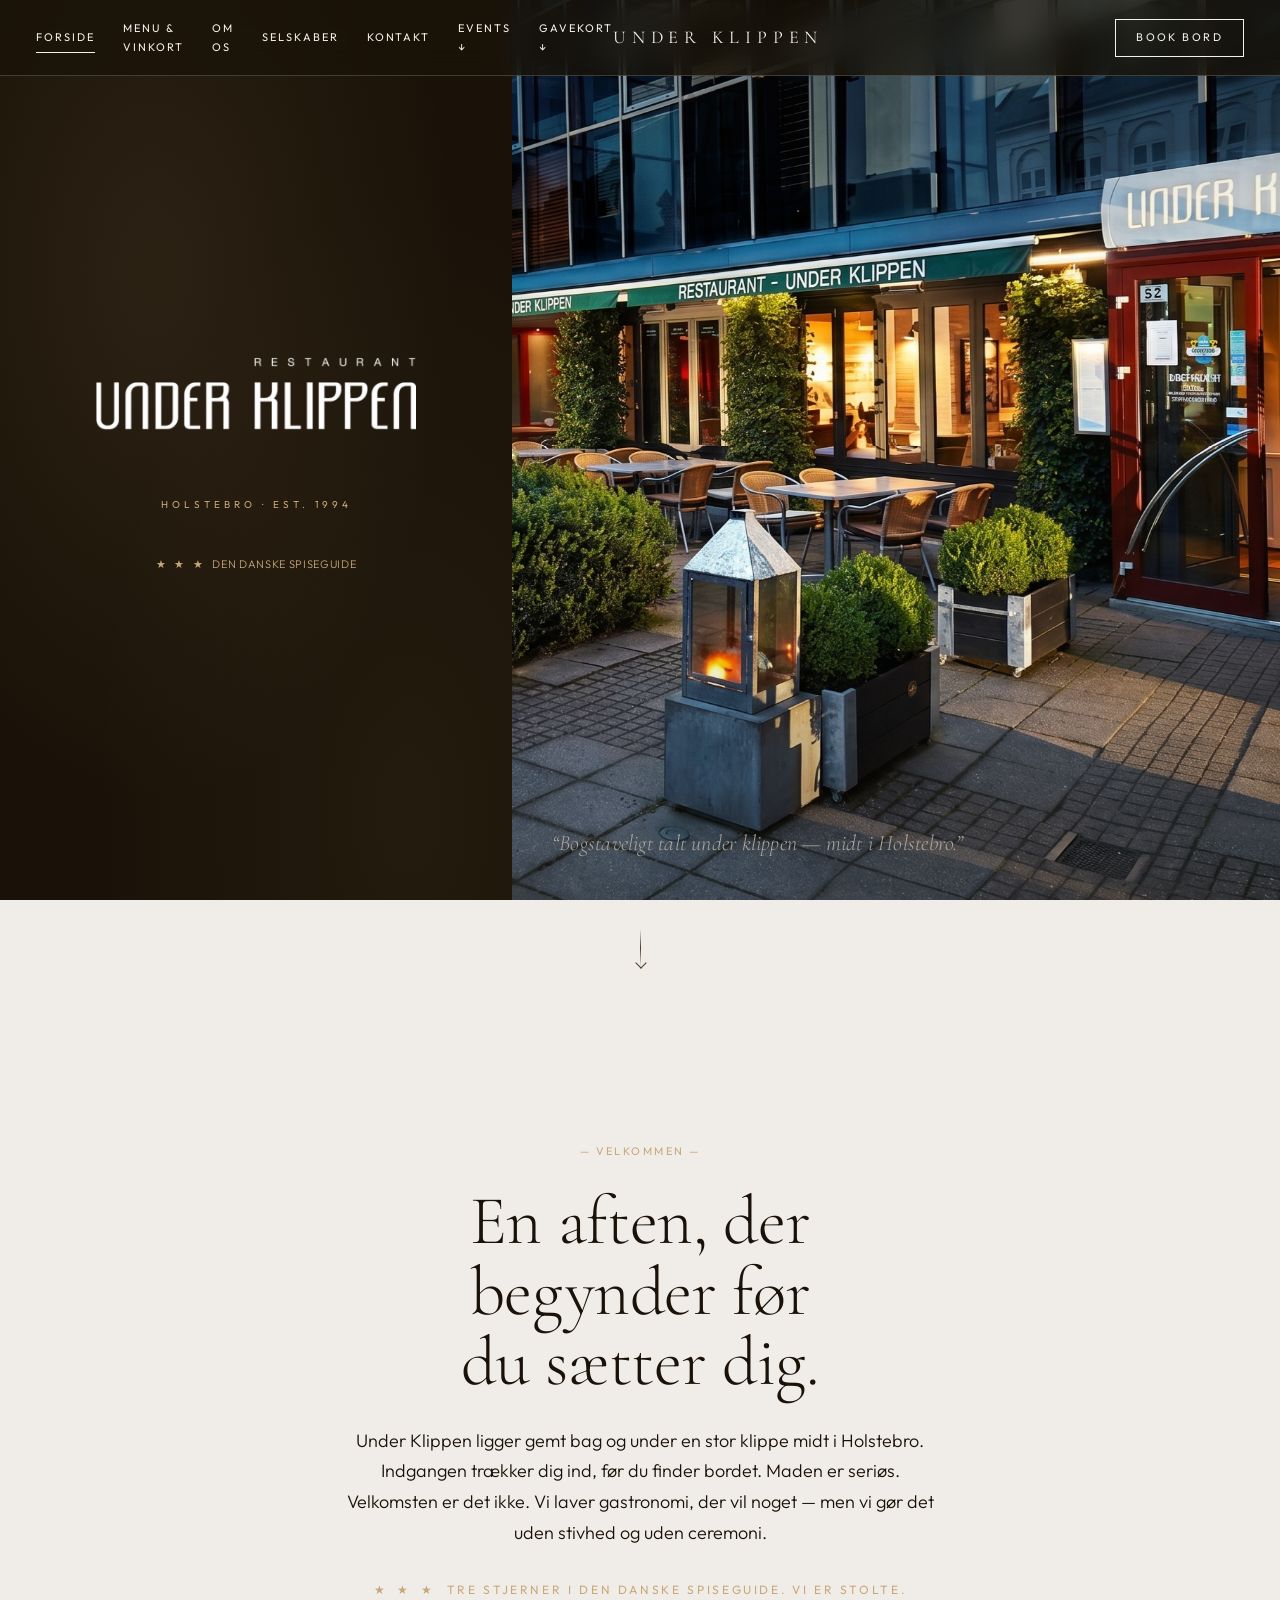
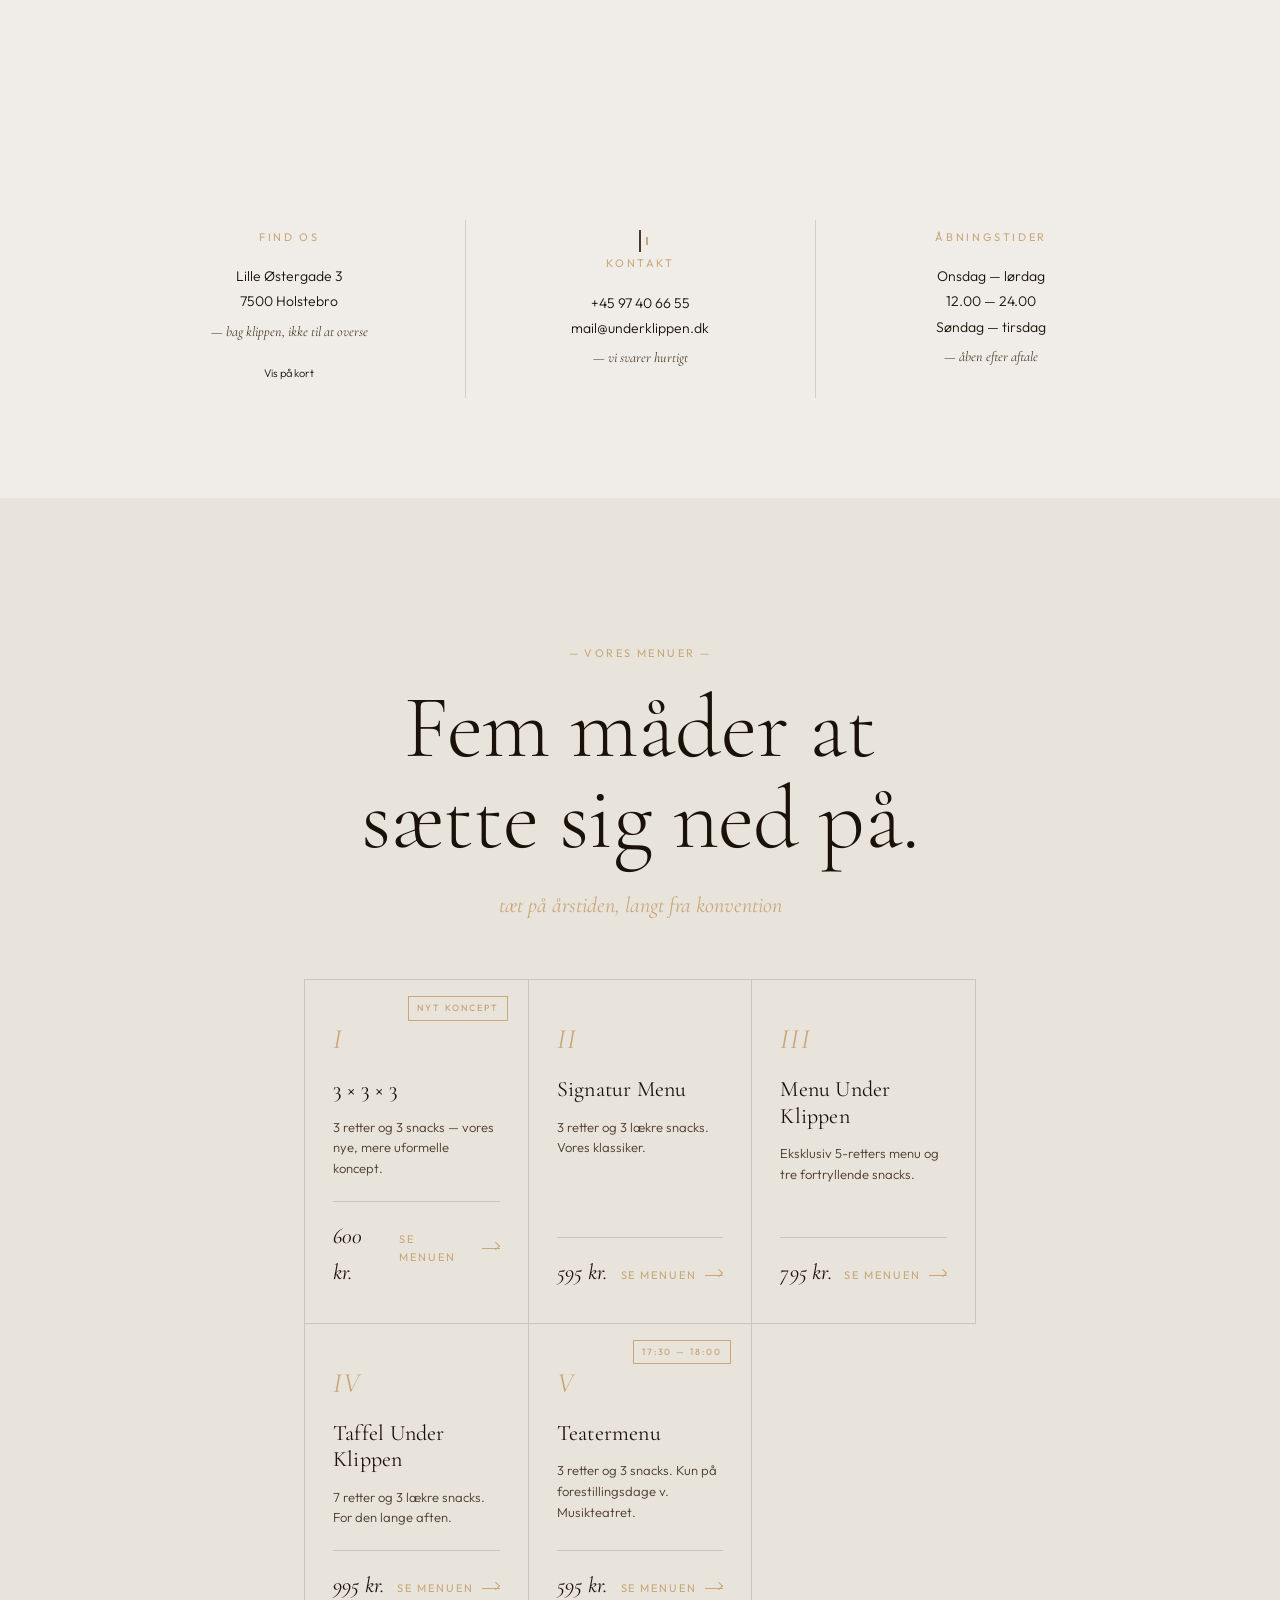
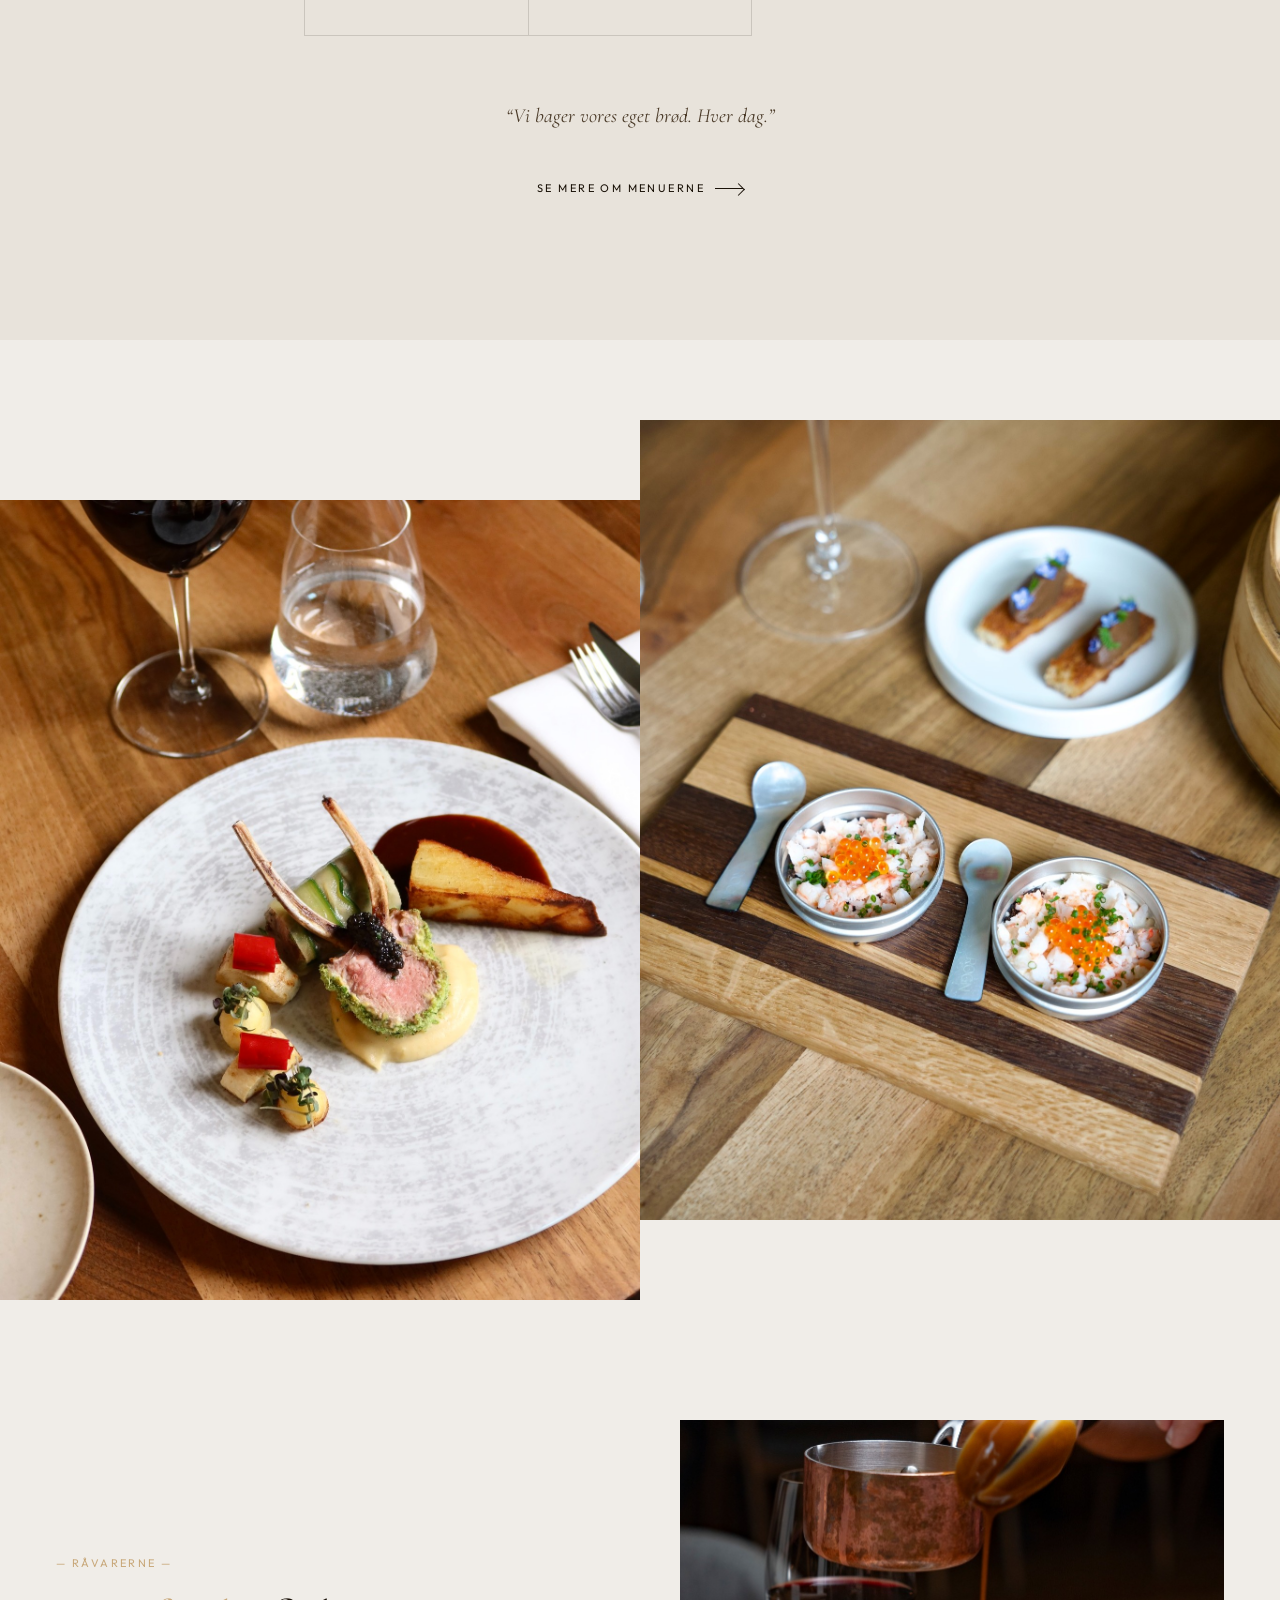
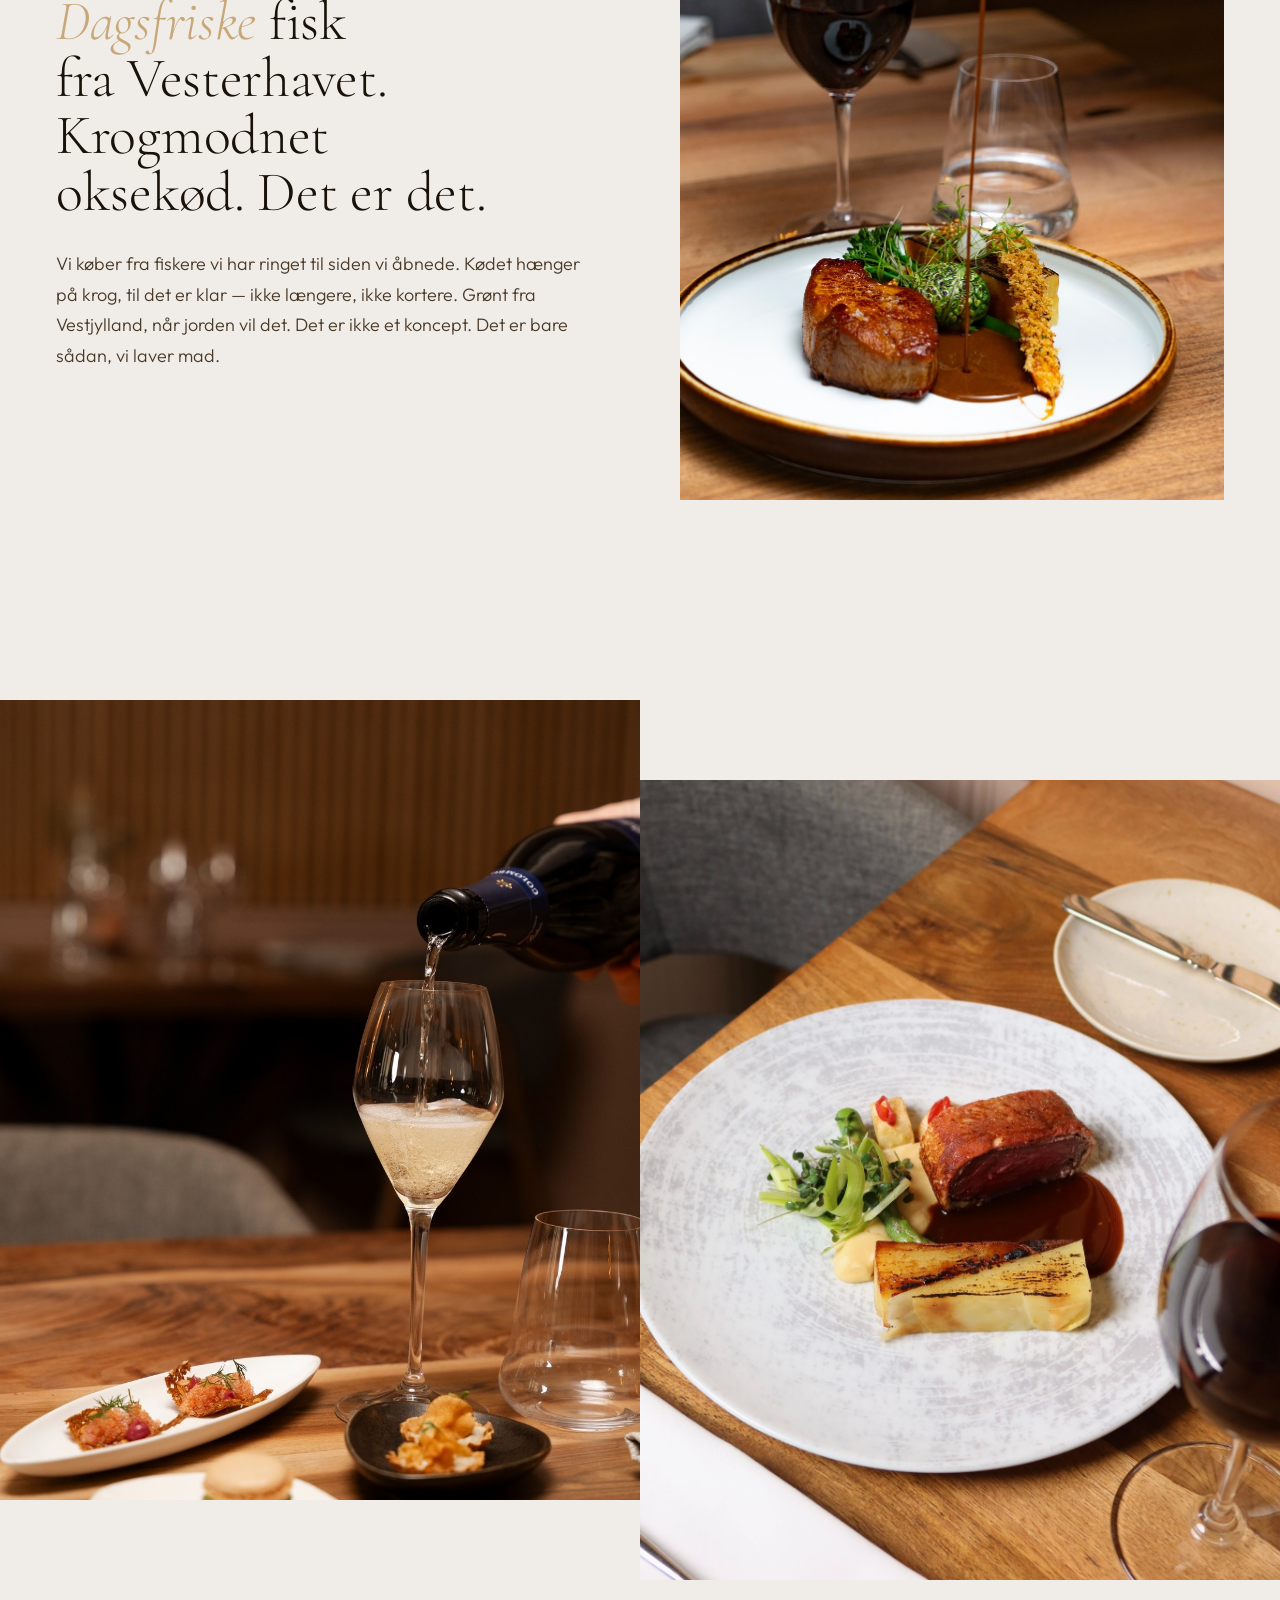
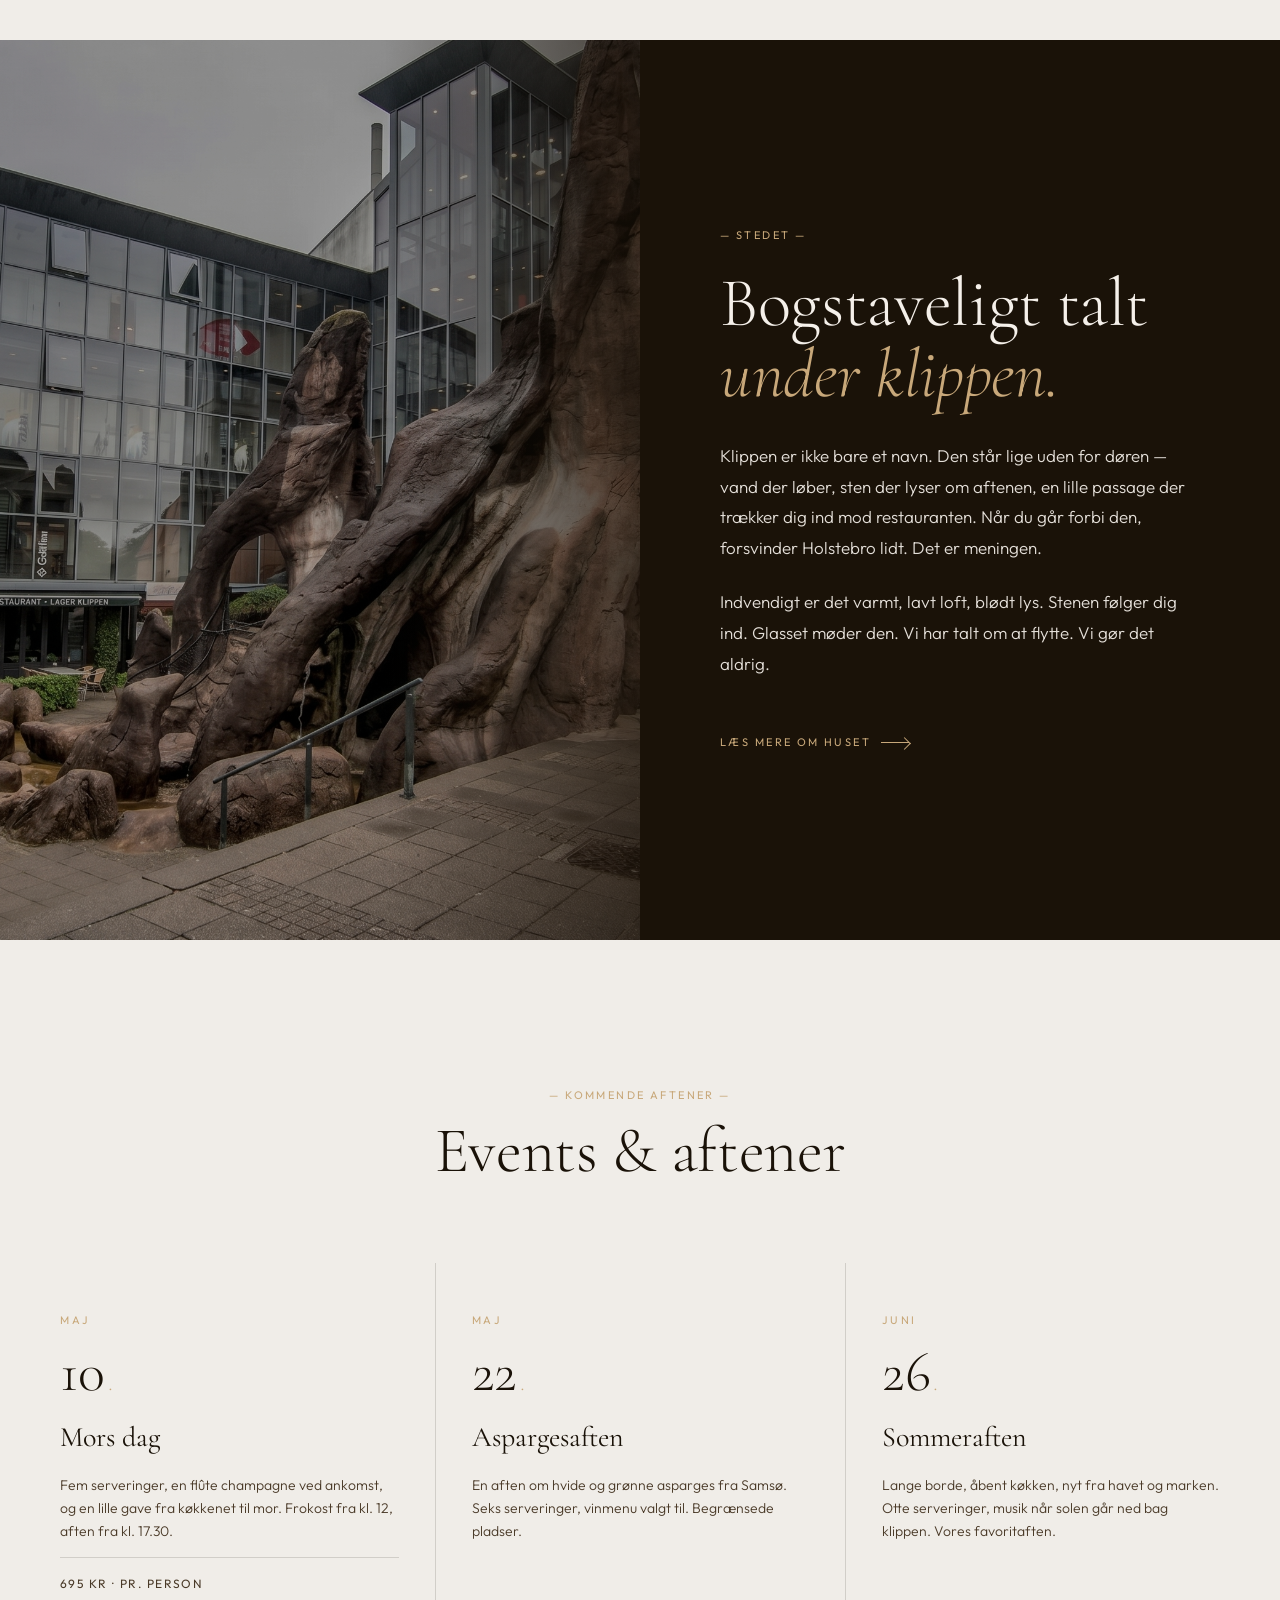
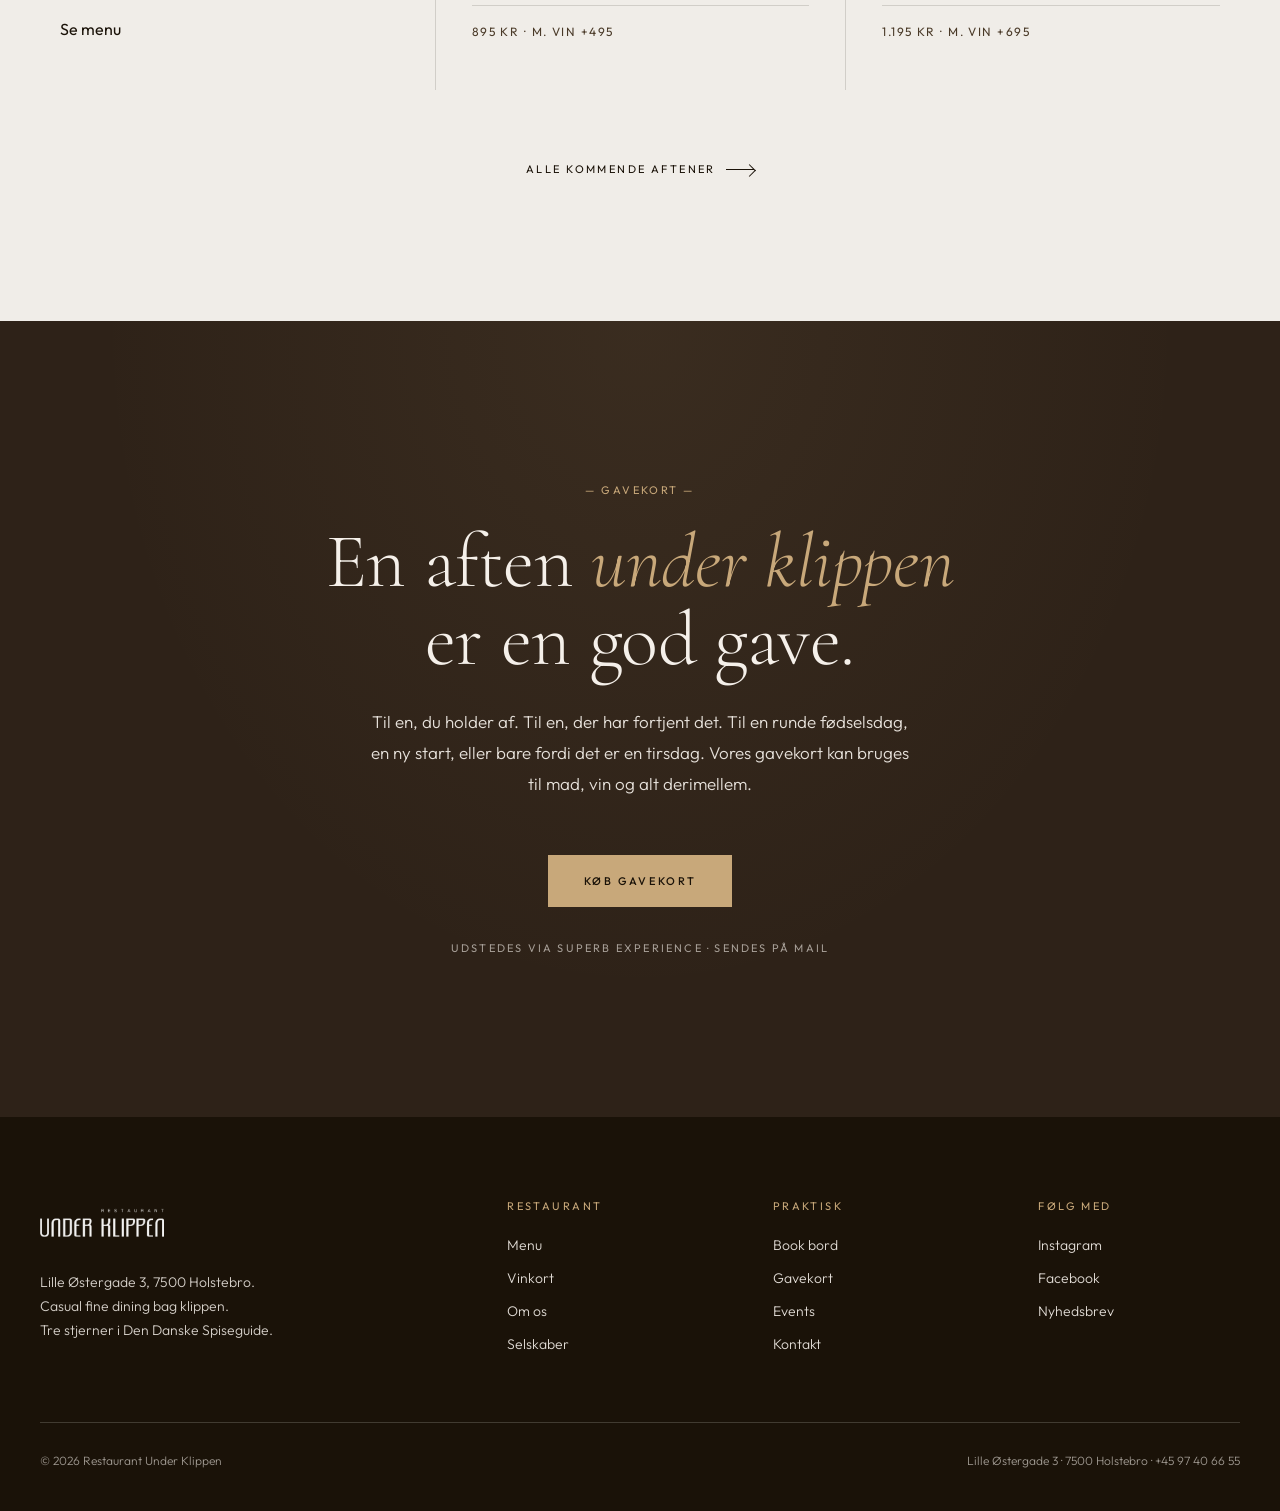
==== commit 5f3bff2b: "Fix hero layout on mobile: flip to mobile-first CSS Single-column stacked layout as default; 2-colum" ====
--- a/index.html
+++ b/index.html
@@ -14,11 +14,10 @@
     /* ===== Page-specific (Forside) ===== */
 
     /* HERO -------------------------------------------------- */
+    /* Mobile-first: single column default */
     .hero {
       display: grid;
-      grid-template-columns: 40fr 60fr;
-      height: 100vh;
-      min-height: 720px;
+      grid-template-columns: 1fr;
       width: 100%;
     }
     .hero-left {
@@ -27,6 +26,7 @@
       place-items: center;
       position: relative;
       overflow: hidden;
+      padding: calc(var(--nav-h, 72px) + 48px) 32px 56px;
     }
     .hero-left::before {
       content: "";
@@ -50,6 +50,7 @@
     .hero-right {
       position: relative;
       overflow: hidden;
+      aspect-ratio: 4/3;
     }
     .hero-right .parallax-inner {
       position: absolute;
@@ -64,30 +65,44 @@
     .hero-right::after {
       content: "";
       position: absolute; inset: 0;
-      background: linear-gradient(180deg, rgba(26,18,8,0.18), transparent 30%, transparent 70%, rgba(26,18,8,0.32));
+      background: linear-gradient(180deg, rgba(26,18,8,0.18), transparent 30%, transparent 70%, rgba(26,18,8,0.42));
       pointer-events: none;
     }
 
     .hero-tagline {
       position: absolute;
-      bottom: 40px; left: 40px;
+      bottom: 28px; left: 28px; right: 28px;
       color: var(--c-light-text);
       font-family: var(--f-display);
       font-style: italic;
       font-weight: 300;
-      font-size: 22px;
+      font-size: 19px;
+      line-height: 1.45;
       letter-spacing: 0.01em;
       text-shadow: 0 2px 24px rgba(0,0,0,0.6);
       opacity: 0;
       animation: heroIn 1.2s var(--ease) 0.9s forwards;
-      max-width: 460px;
-    }
-
-    @media (max-width: 880px) {
-      .hero { grid-template-columns: 1fr; height: auto; min-height: 0; }
-      .hero-left { padding: 100px 24px 80px; }
-      .hero-right { aspect-ratio: 4/5; }
-      .hero-tagline { font-size: 18px; left: 24px; bottom: 24px; }
+      max-width: 100%;
+    }
+
+    /* Desktop: side-by-side */
+    @media (min-width: 881px) {
+      .hero {
+        grid-template-columns: 40fr 60fr;
+        height: 100vh;
+        min-height: 720px;
+      }
+      .hero-left {
+        padding: 0;
+      }
+      .hero-right {
+        aspect-ratio: unset;
+      }
+      .hero-tagline {
+        bottom: 40px; left: 40px; right: auto;
+        font-size: 22px;
+        max-width: 460px;
+      }
     }
 
     /* SCROLL CUE ------------------------------------------- */
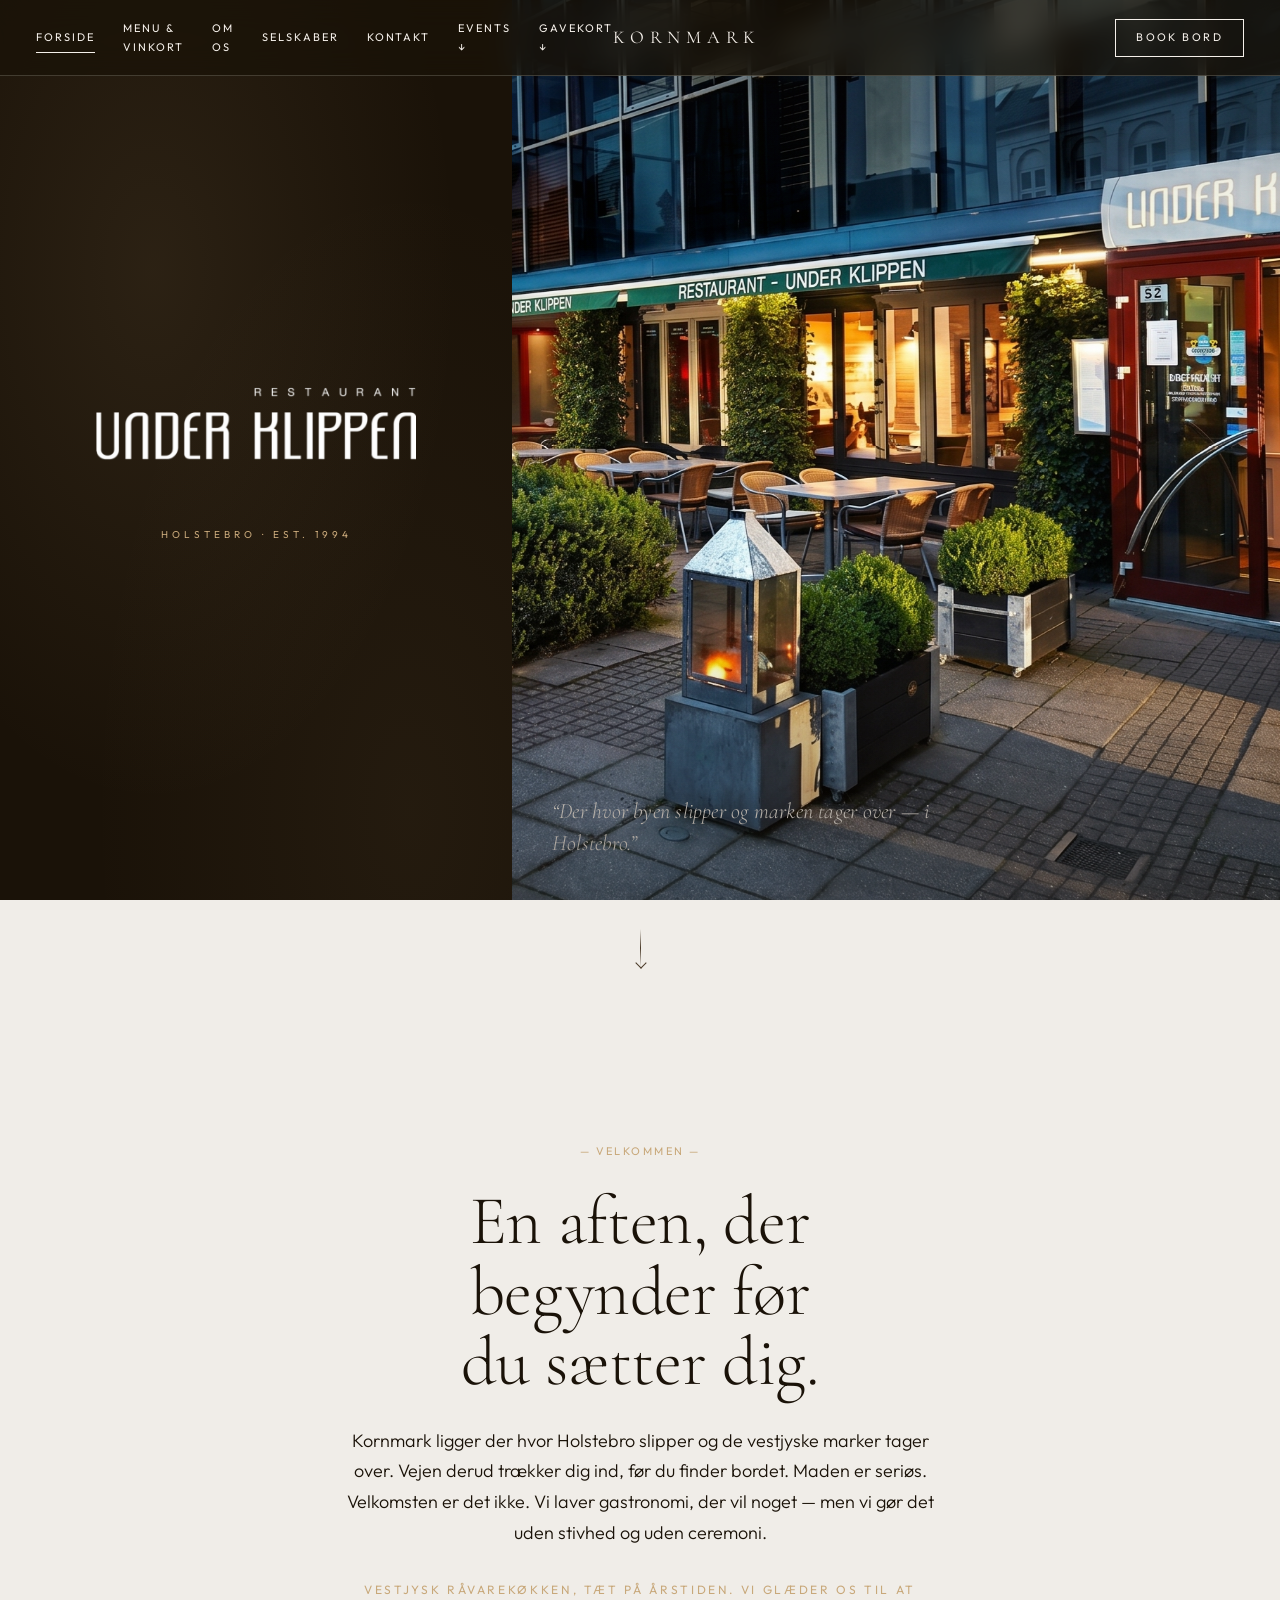
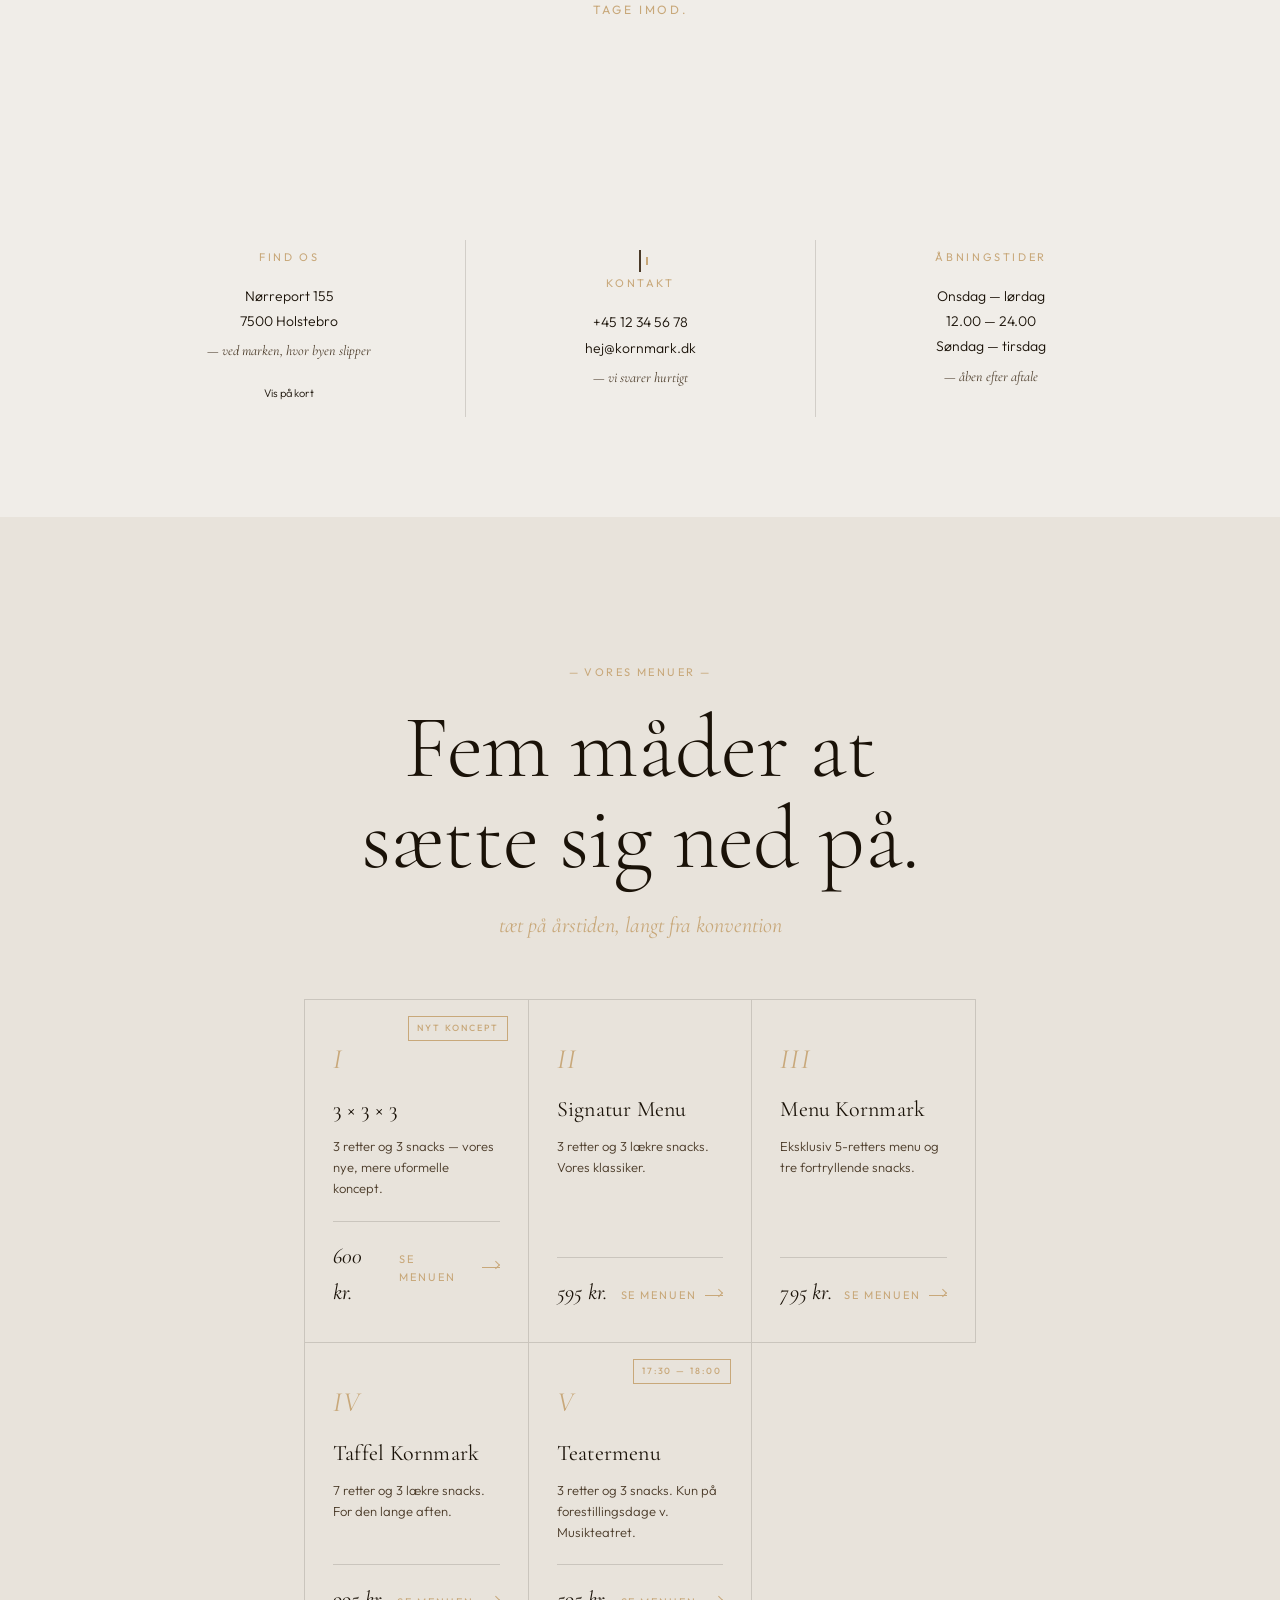
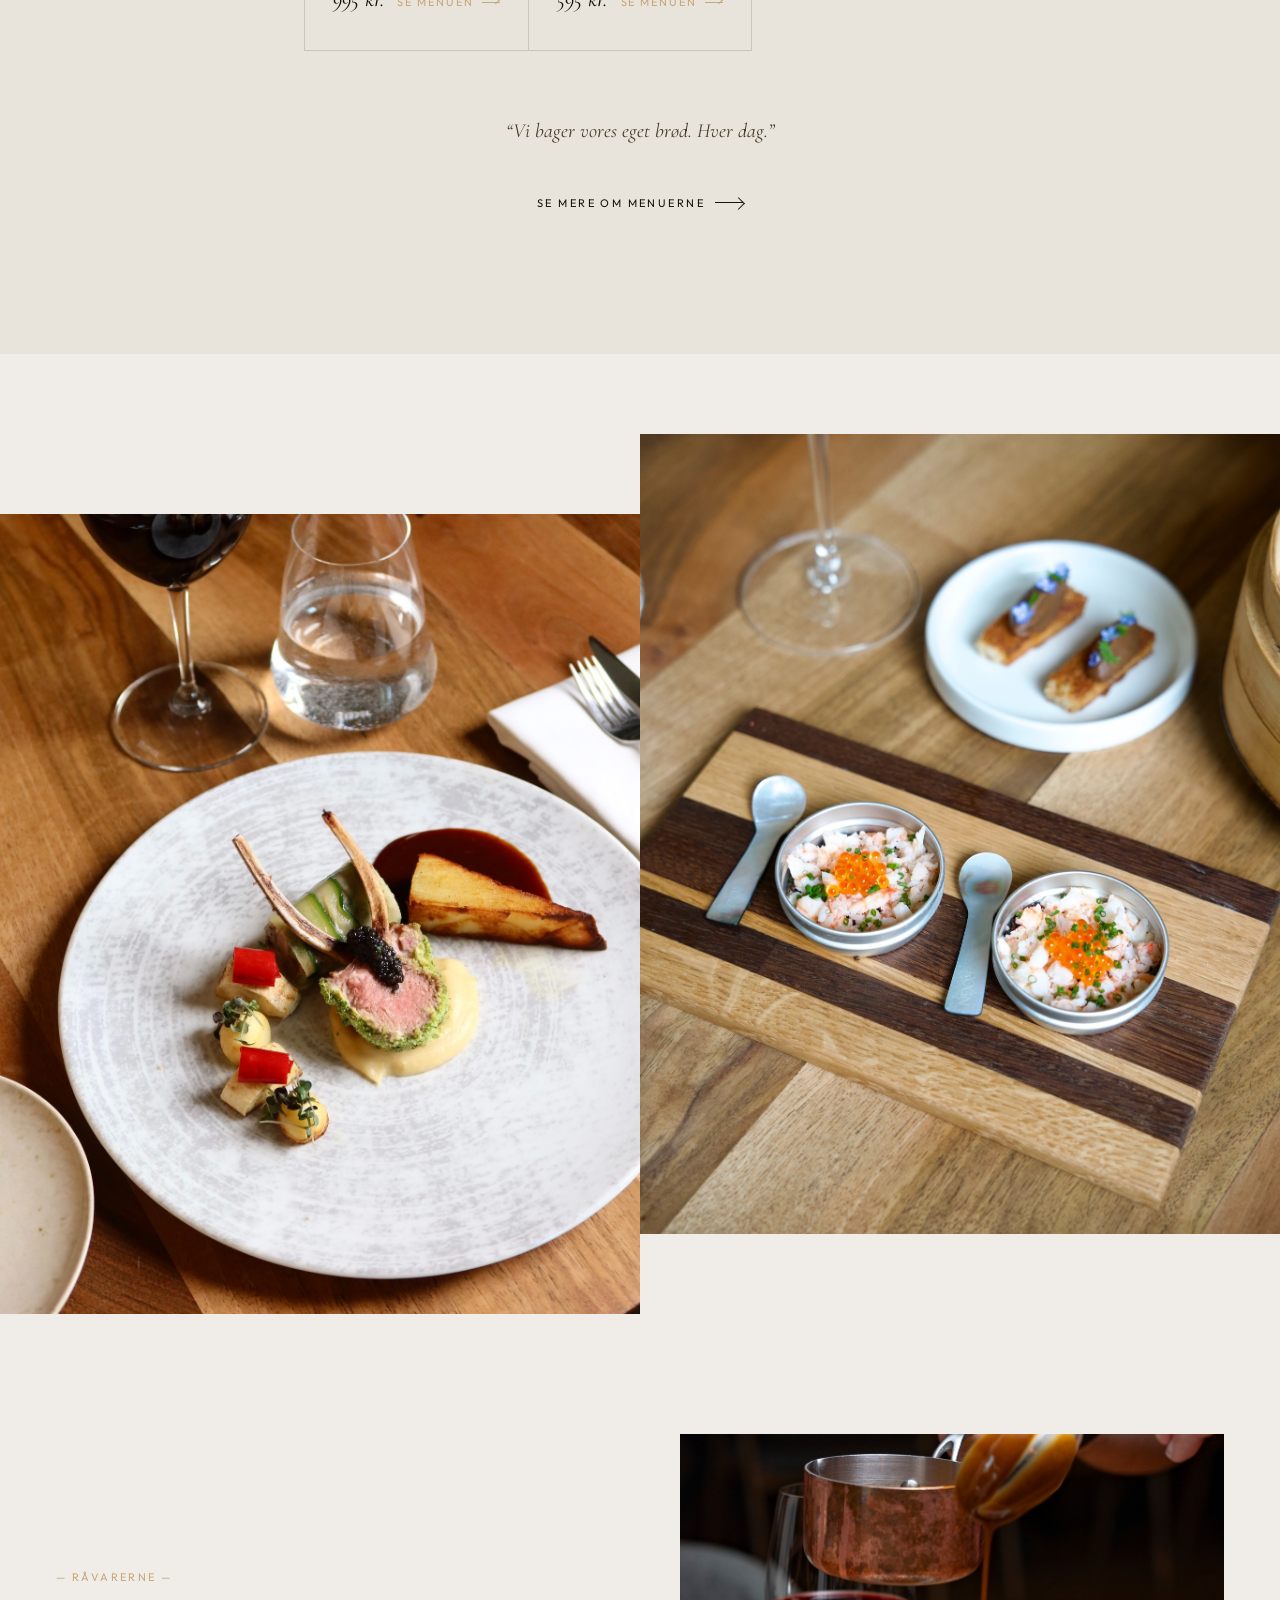
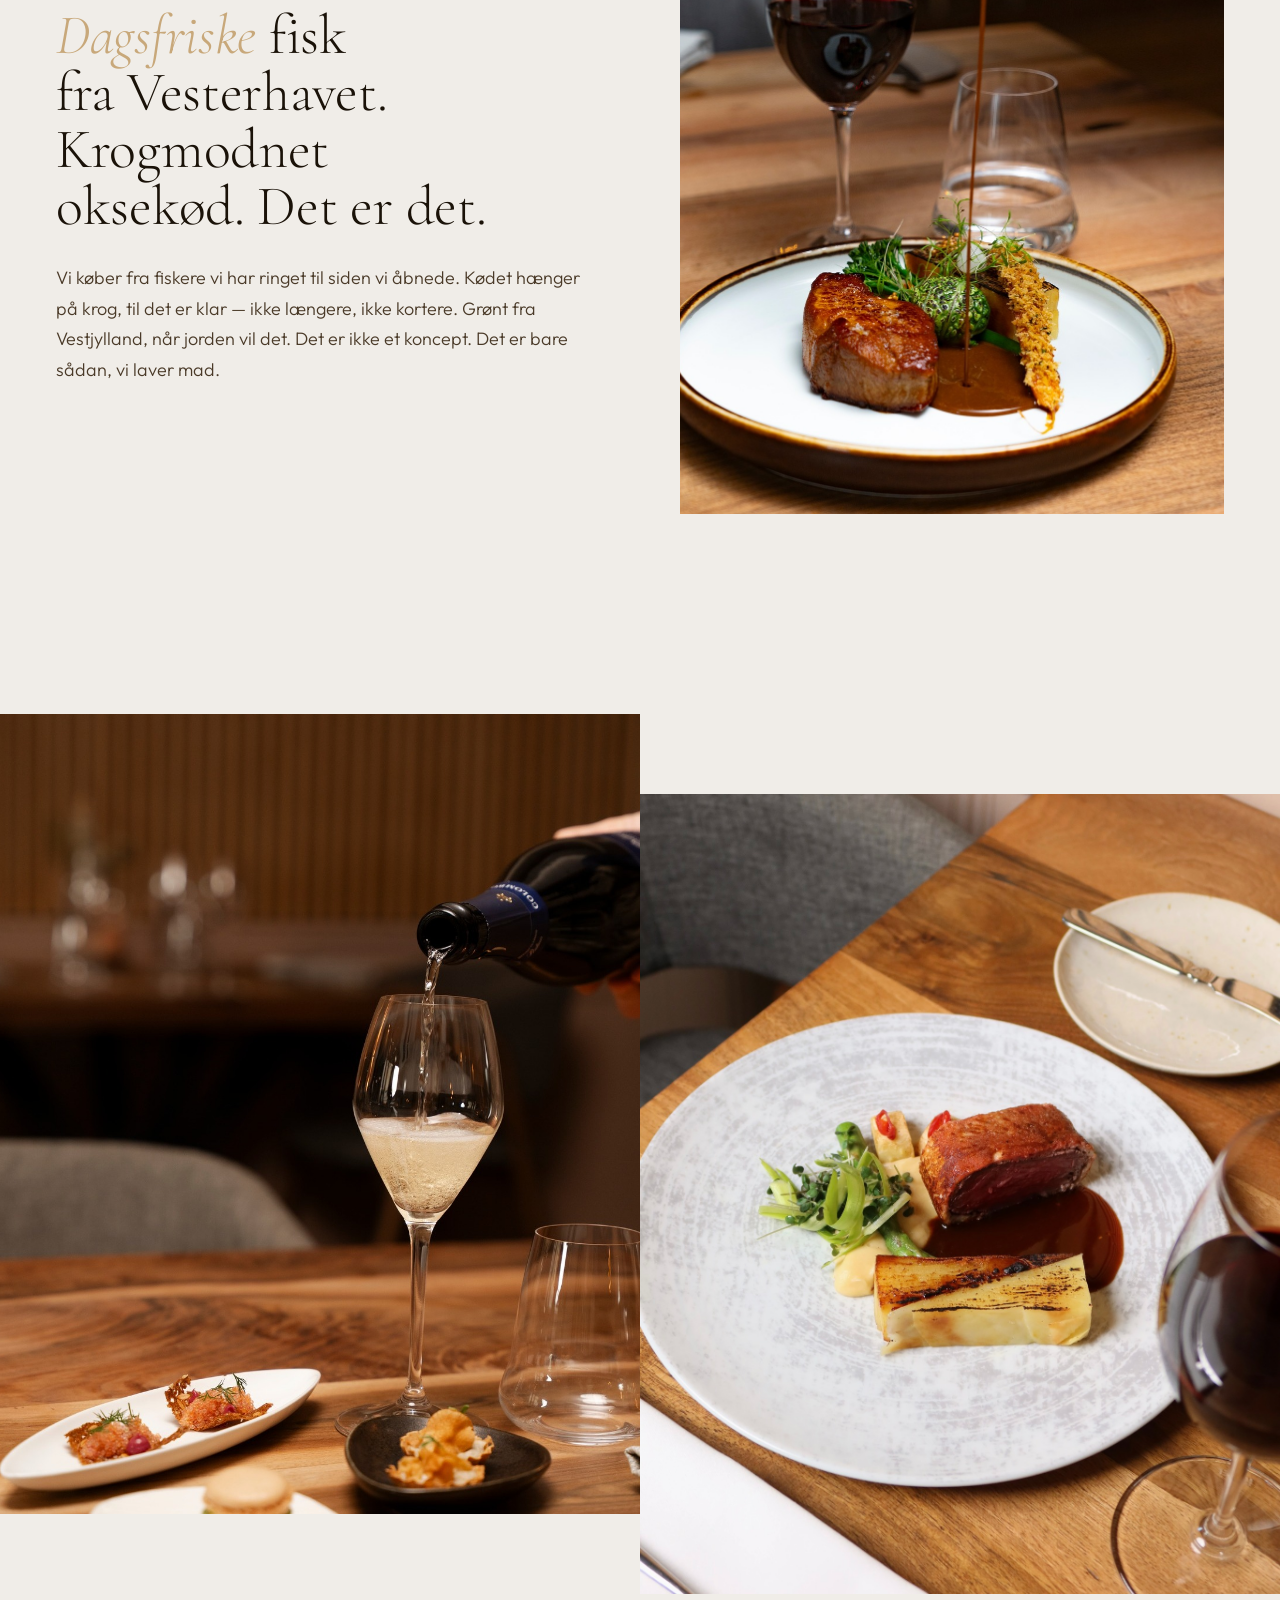
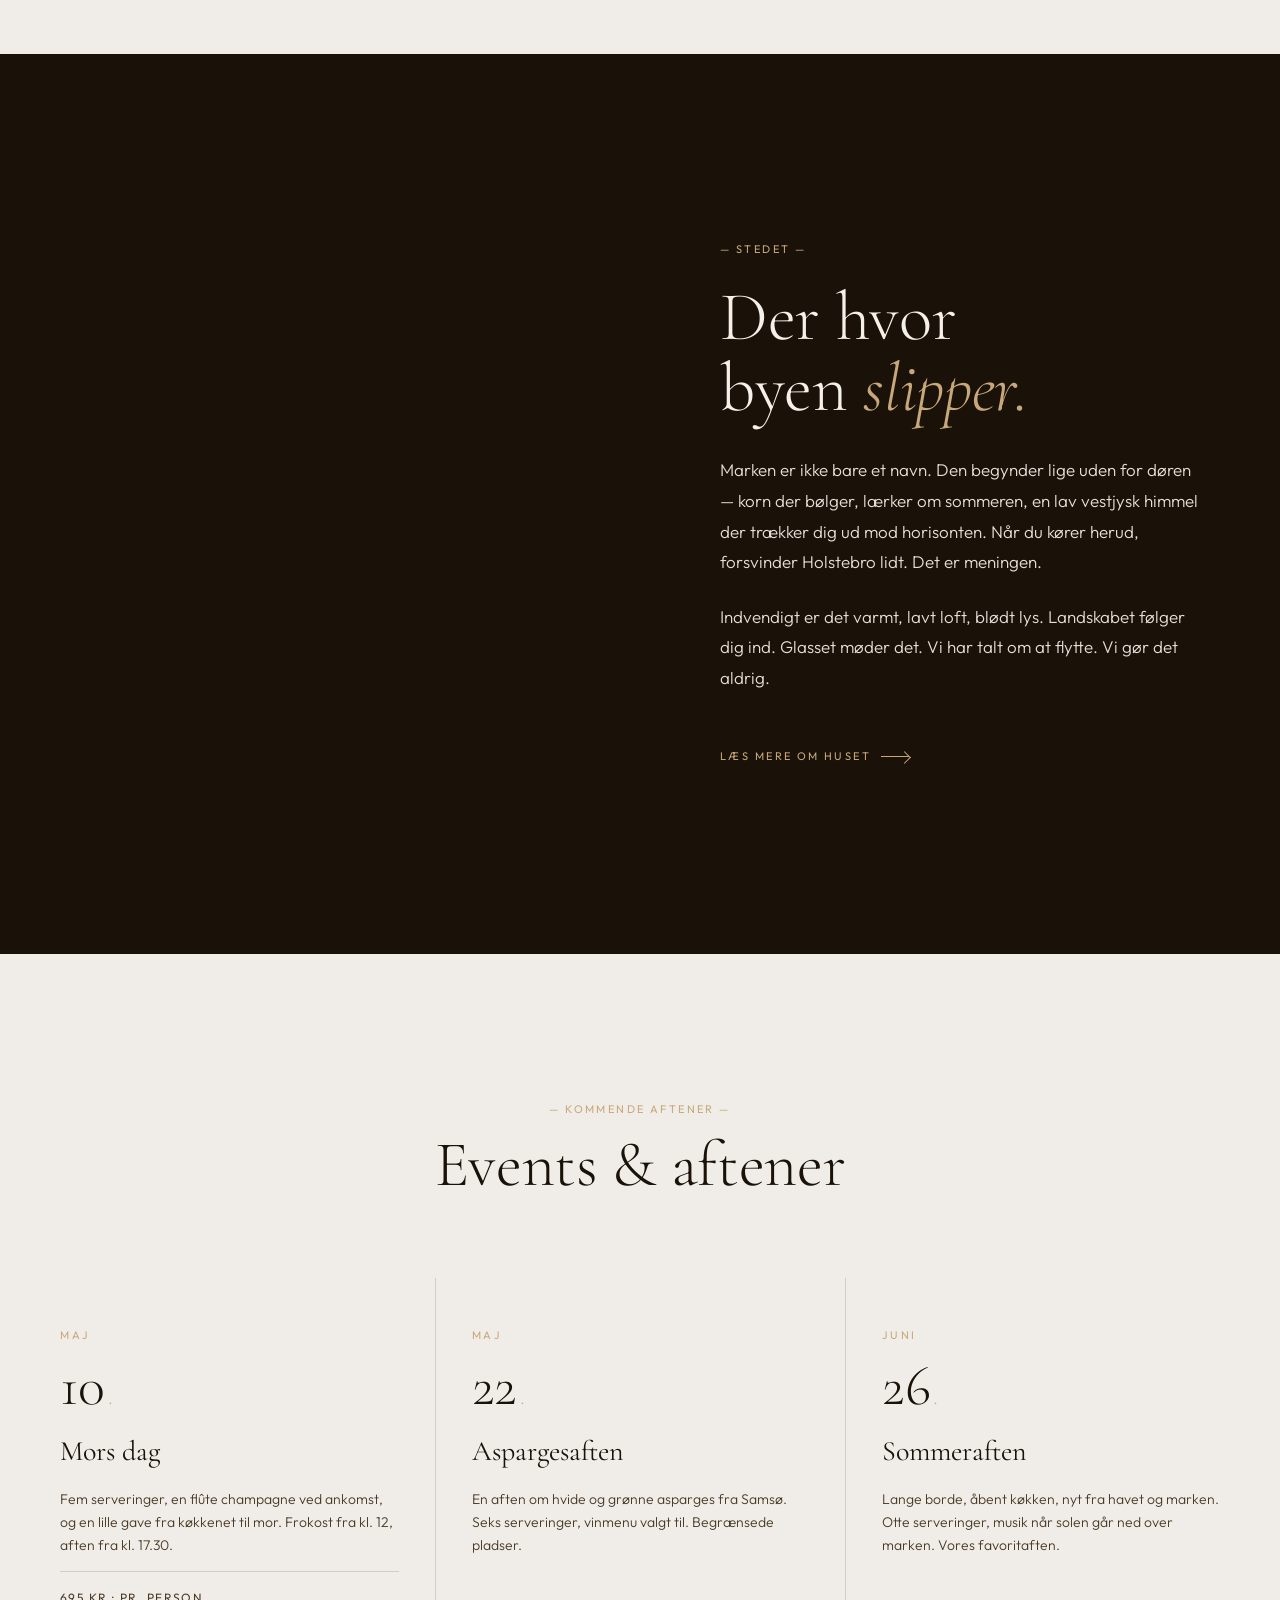
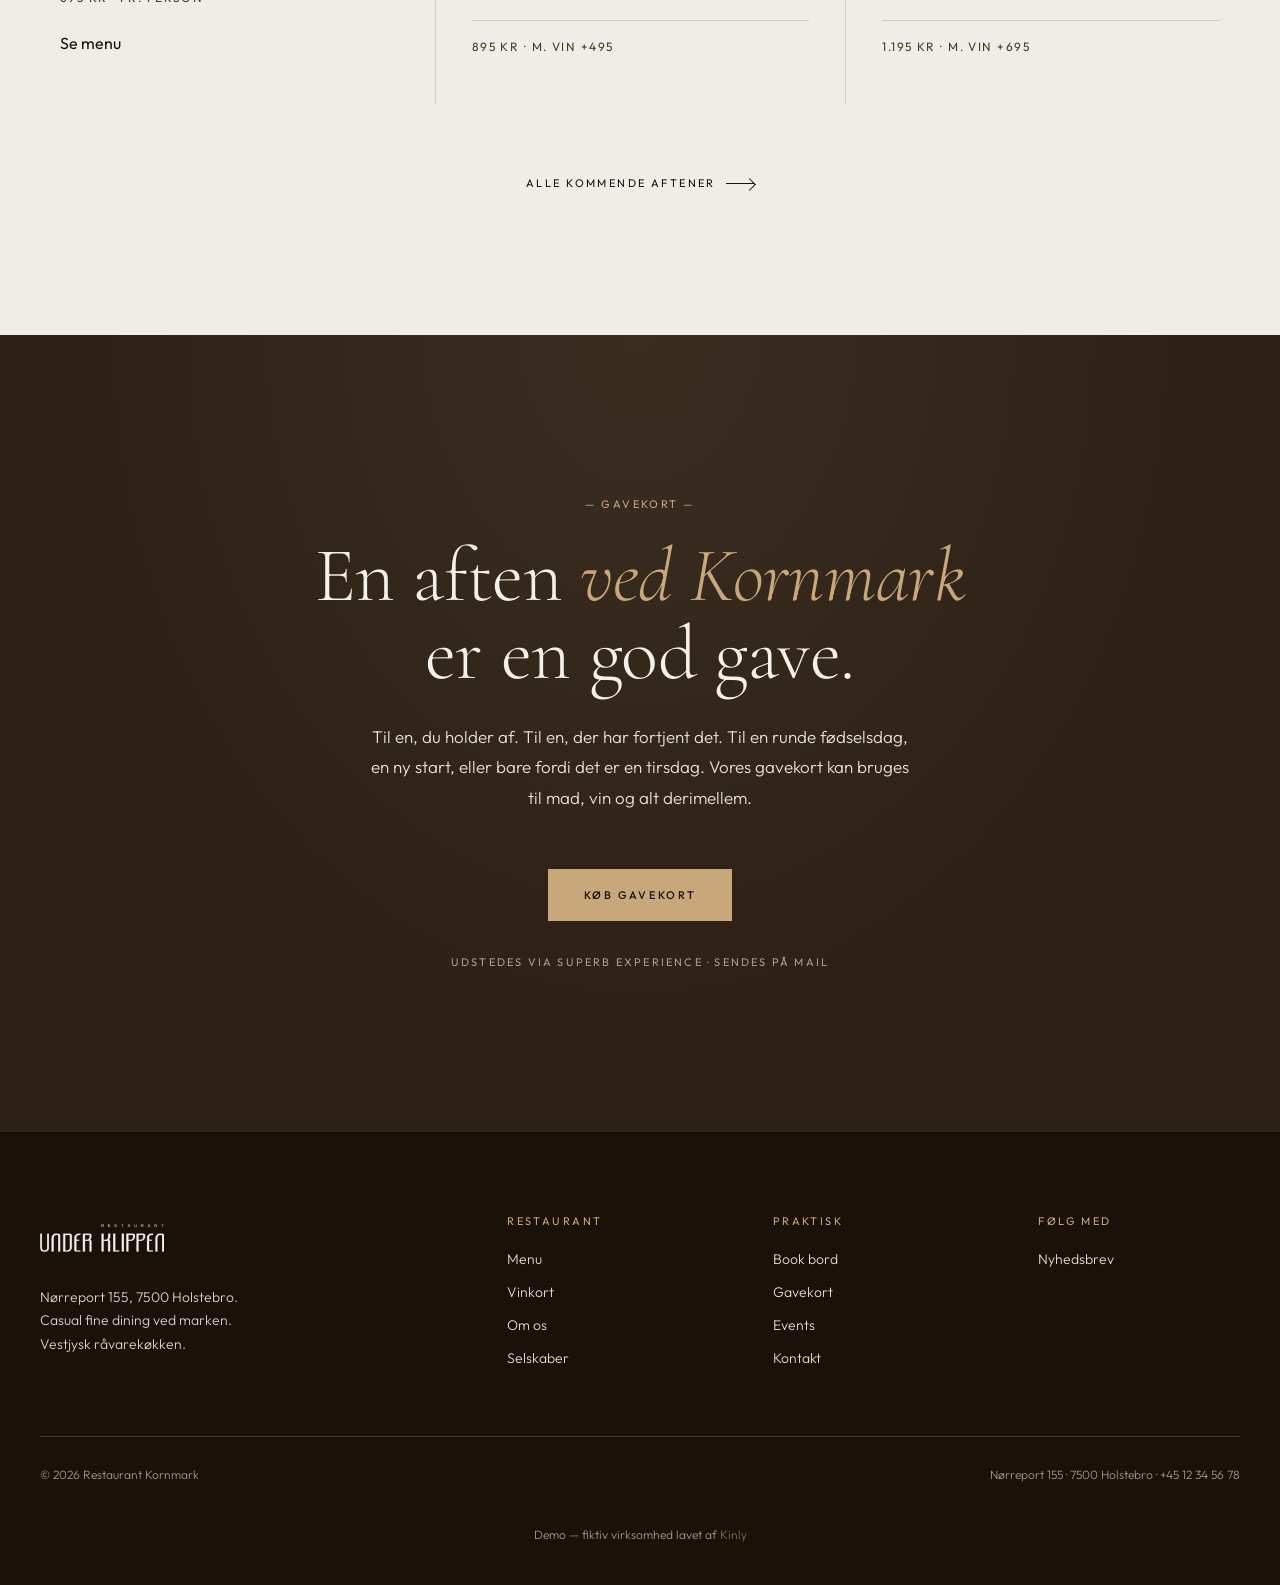
==== commit 1e7851ef: "content: fiktionaliser demo (Restaurant Kornmark)" ====
--- a/index.html
+++ b/index.html
@@ -3,8 +3,8 @@
 <head>
   <meta charset="utf-8" />
   <meta name="viewport" content="width=device-width, initial-scale=1" />
-  <title>Under Klippen — Restaurant i Holstebro</title>
-  <meta name="description" content="Restaurant Under Klippen ligger bogstaveligt talt under en klippe midt i Holstebro. Casual fine dining, dagsfriske råvarer, tre stjerner i Den Danske Spiseguide." />
+  <title>Restaurant Kornmark — Restaurant i Holstebro</title>
+  <meta name="description" content="Restaurant Kornmark ligger der hvor Holstebro slipper og markerne tager over. Casual fine dining, dagsfriske vestjyske råvarer." />
   <link rel="preconnect" href="https://fonts.googleapis.com">
   <link rel="preconnect" href="https://fonts.gstatic.com" crossorigin>
   <link href="https://fonts.googleapis.com/css2?family=Cormorant+Garamond:ital,wght@0,300;0,400;0,500;1,300;1,400&family=Outfit:wght@300;400;500&display=swap" rel="stylesheet">
@@ -362,8 +362,8 @@
     }
     .menu-card:hover .mc-link .arrow { width: 28px; }
 
-    /* KLIPPEN ATMOSPHERIC ---------------------------------- */
-    .klippen {
+    /* MARKEN ATMOSPHERIC ---------------------------------- */
+    .landsted {
       position: relative;
       min-height: 100vh;
       display: grid;
@@ -372,37 +372,37 @@
       color: var(--c-light-text);
       overflow: hidden;
     }
-    .klippen-img {
+    .landsted-img {
       position: relative;
       overflow: hidden;
     }
-    .klippen-img img {
+    .landsted-img img {
       width: 100%; height: 100%;
       object-fit: cover;
       object-position: center;
       filter: brightness(0.7) saturate(0.95);
     }
-    .klippen-img::after {
+    .landsted-img::after {
       content: "";
       position: absolute; inset: 0;
       background: linear-gradient(90deg, transparent 60%, rgba(26,18,8,0.6));
     }
-    .klippen-text {
+    .landsted-text {
       padding: 120px 80px;
       display: grid;
       align-content: center;
       max-width: 640px;
     }
-    .klippen-text h2 {
+    .landsted-text h2 {
       font-size: clamp(40px, 5.4vw, 72px);
       margin: 24px 0 32px;
     }
-    .klippen-text h2 em {
+    .landsted-text h2 em {
       font-style: italic;
       color: var(--c-accent);
       font-weight: 300;
     }
-    .klippen-text p {
+    .landsted-text p {
       font-size: 17px;
       line-height: 1.8;
       font-weight: 300;
@@ -410,9 +410,9 @@
       margin: 0 0 24px;
     }
     @media (max-width: 880px) {
-      .klippen { grid-template-columns: 1fr; min-height: 0; }
-      .klippen-img { aspect-ratio: 5/4; }
-      .klippen-text { padding: 80px 28px; }
+      .landsted { grid-template-columns: 1fr; min-height: 0; }
+      .landsted-img { aspect-ratio: 5/4; }
+      .landsted-text { padding: 80px 28px; }
     }
 
     /* EVENTS ----------------------------------------------- */
@@ -583,9 +583,9 @@
     <a class="nav-link" href="#events">Events ↓</a>
     <a class="nav-link" href="#gavekort">Gavekort ↓</a>
   </nav>
-  <a class="nav-wordmark" href="index.html">UNDER&nbsp;KLIPPEN</a>
+  <a class="nav-wordmark" href="index.html">KORNMARK</a>
   <div class="nav-right">
-    <a class="btn-outline" href="https://underklippen.superbexperience.com/reserve/experience" target="_blank" rel="noopener">Book bord</a>
+    <a class="btn-outline" href="https://kornmark.superbexperience.com/reserve/experience" target="_blank" rel="noopener">Book bord</a>
   </div>
 </header>
 
@@ -593,19 +593,15 @@
 <section class="hero" data-tone="dark" data-screen-label="01 Hero">
   <div class="hero-left">
     <div class="logo-badge">
-      <img class="brand-mark" src="assets/logo-white.png" alt="Under Klippen" />
+      <img class="brand-mark" src="assets/logo-white.png" alt="Restaurant Kornmark" />
       <div class="est">Holstebro · Est. 1994</div>
-      <div class="stars">
-        <span class="dots">★ ★ ★</span>
-        <span>Den Danske Spiseguide</span>
-      </div>
     </div>
   </div>
   <div class="hero-right" data-parallax="0.18">
     <div class="parallax-inner">
-      <img src="assets/exterior-hero.jpg" alt="Indgangen til Under Klippen om aftenen" />
-    </div>
-    <div class="hero-tagline">“Bogstaveligt talt under klippen — midt i Holstebro.”</div>
+      <img src="assets/exterior-hero.jpg" alt="Indgangen til Restaurant Kornmark om aftenen" />
+    </div>
+    <div class="hero-tagline">“Der hvor byen slipper og marken tager over — i Holstebro.”</div>
   </div>
 </section>
 
@@ -620,13 +616,13 @@
       En aften, der begynder før du sætter dig.
     </h1>
     <p class="body-lg reveal" data-delay="2" style="margin-top: 28px;">
-      Under Klippen ligger gemt bag og under en stor klippe midt i Holstebro.
-      Indgangen trækker dig ind, før du finder bordet. Maden er seriøs.
+      Kornmark ligger der hvor Holstebro slipper og de vestjyske marker tager
+      over. Vejen derud trækker dig ind, før du finder bordet. Maden er seriøs.
       Velkomsten er det ikke. Vi laver gastronomi, der vil noget — men vi gør det
       uden stivhed og uden ceremoni.
     </p>
     <div class="stars-line reveal" data-delay="3">
-      <span class="dots">★ ★ ★</span>Tre stjerner i Den Danske Spiseguide. Vi er stolte.
+      Vestjysk råvarekøkken, tæt på årstiden. Vi glæder os til at tage imod.
     </div>
   </div>
 </section>
@@ -637,20 +633,20 @@
     <div class="info-col reveal">
       <h3>Find os</h3>
       <p>
-        Lille Østergade 3<br>
+        Nørreport 155<br>
         7500 Holstebro<br>
-        <em class="label">— bag klippen, ikke til at overse</em>
+        <em class="label">— ved marken, hvor byen slipper</em>
       </p>
       <p style="margin-top:14px;">
-        <a class="nav-link" href="https://www.google.com/maps/search/?api=1&query=Lille+%C3%98stergade+3+7500+Holstebro" target="_blank" rel="noopener" style="font-size: 11px;">Vis på kort</a>
+        <a class="nav-link" href="https://www.google.com/maps/search/?api=1&query=N%C3%B8rreport+155+7500+Holstebro" target="_blank" rel="noopener" style="font-size: 11px;">Vis på kort</a>
       </p>
     </div>
     <div class="info-col reveal" data-delay="1">
       <span class="deco" aria-hidden="true"></span>
       <h3>Kontakt</h3>
       <p>
-        +45 97 40 66 55<br>
-        mail@underklippen.dk<br>
+        +45 12 34 56 78<br>
+        hej@kornmark.dk<br>
         <em class="label">— vi svarer hurtigt</em>
       </p>
     </div>
@@ -693,9 +689,9 @@
           <span class="mc-link">Se menuen <span class="arrow"></span></span>
         </div>
       </a>
-      <a href="menu.html#under-klippen" class="menu-card">
+      <a href="menu.html#kornmark" class="menu-card">
         <span class="mc-num">III</span>
-        <h4>Menu Under Klippen</h4>
+        <h4>Menu Kornmark</h4>
         <p>Eksklusiv 5-retters menu og tre fortryllende snacks.</p>
         <div class="mc-foot">
           <span class="mc-price">795 kr.</span>
@@ -704,7 +700,7 @@
       </a>
       <a href="menu.html#taffel" class="menu-card">
         <span class="mc-num">IV</span>
-        <h4>Taffel Under Klippen</h4>
+        <h4>Taffel Kornmark</h4>
         <p>7 retter og 3 lækre snacks. For den lange aften.</p>
         <div class="mc-foot">
           <span class="mc-price">995 kr.</span>
@@ -775,23 +771,23 @@
   </div>
 </section>
 
-<!-- ============ KLIPPEN ATMOSPHERIC ============ -->
-<section class="klippen" data-tone="dark" data-screen-label="02 Klippen">
-  <div class="klippen-img">
-    <img src="assets/klippen-new2.jpg" alt="Klippen ved indgangen" style="object-position: 55% center; transform: scale(1.05);" />
-  </div>
-  <div class="klippen-text reveal">
+<!-- ============ MARKEN ATMOSPHERIC ============ -->
+<section class="landsted" data-tone="dark" data-screen-label="02 Marken">
+  <div class="landsted-img">
+    <img src="assets/landskab-hero.jpg" alt="Markerne ved Kornmark" style="object-position: 55% center; transform: scale(1.05);" />
+  </div>
+  <div class="landsted-text reveal">
     <span class="eyebrow">— Stedet —</span>
-    <h2 class="display">Bogstaveligt talt <em>under klippen.</em></h2>
+    <h2 class="display">Der hvor byen <em>slipper.</em></h2>
     <p>
-      Klippen er ikke bare et navn. Den står lige uden for døren — vand der
-      løber, sten der lyser om aftenen, en lille passage der trækker dig ind
-      mod restauranten. Når du går forbi den, forsvinder Holstebro lidt.
+      Marken er ikke bare et navn. Den begynder lige uden for døren — korn der
+      bølger, lærker om sommeren, en lav vestjysk himmel der trækker dig ud
+      mod horisonten. Når du kører herud, forsvinder Holstebro lidt.
       Det er meningen.
     </p>
     <p>
-      Indvendigt er det varmt, lavt loft, blødt lys. Stenen følger dig
-      ind. Glasset møder den. Vi har talt om at flytte. Vi gør det aldrig.
+      Indvendigt er det varmt, lavt loft, blødt lys. Landskabet følger dig
+      ind. Glasset møder det. Vi har talt om at flytte. Vi gør det aldrig.
     </p>
     <div style="margin-top: 24px;">
       <a href="om-os.html" class="btn-ghost" style="color: var(--c-accent);">
@@ -815,7 +811,7 @@
       <h3>Mors dag</h3>
       <p>Fem serveringer, en flûte champagne ved ankomst, og en lille gave fra køkkenet til mor. Frokost fra kl. 12, aften fra kl. 17.30.</p>
       <div class="meta">695 KR · PR. PERSON</div>
-      <a href="https://underklippen.dk/events/#elementor-action%3Aaction%3Dpopup%3Aopen%26settings%3DeyJpZCI6IjE5NTYiLCJ0b2dnbGUiOmZhbHNlfQ%3D%3D" target="_blank" rel="noopener" class="mc-link" style="margin-top:8px;">Se menu <span class="arrow"></span></a>
+      <a href="https://kornmark.dk/events/#elementor-action%3Aaction%3Dpopup%3Aopen%26settings%3DeyJpZCI6IjE5NTYiLCJ0b2dnbGUiOmZhbHNlfQ%3D%3D" target="_blank" rel="noopener" class="mc-link" style="margin-top:8px;">Se menu <span class="arrow"></span></a>
     </article>
     <article class="event-card reveal" data-delay="1">
       <div class="month">Maj</div>
@@ -828,7 +824,7 @@
       <div class="month">Juni</div>
       <div class="date">26<em>.</em></div>
       <h3>Sommeraften</h3>
-      <p>Lange borde, åbent køkken, nyt fra havet og marken. Otte serveringer, musik når solen går ned bag klippen. Vores favoritaften.</p>
+      <p>Lange borde, åbent køkken, nyt fra havet og marken. Otte serveringer, musik når solen går ned over marken. Vores favoritaften.</p>
       <div class="meta">1.195 KR · M. VIN +695</div>
     </article>
   </div>
@@ -843,7 +839,7 @@
   <div class="reveal">
     <span class="eyebrow">— Gavekort —</span>
     <h2 class="display">
-      En aften <em style="font-style:italic; color: var(--c-accent);">under klippen</em>
+      En aften <em style="font-style:italic; color: var(--c-accent);">ved Kornmark</em>
       er en god gave.
     </h2>
     <p>
@@ -851,7 +847,7 @@
       fødselsdag, en ny start, eller bare fordi det er en tirsdag. Vores
       gavekort kan bruges til mad, vin og alt derimellem.
     </p>
-    <a href="https://giftcard.superbexperience.com/underklippen" target="_blank" rel="noopener" class="btn-solid">Køb gavekort</a>
+    <a href="https://giftcard.superbexperience.com/kornmark" target="_blank" rel="noopener" class="btn-solid">Køb gavekort</a>
     <span class="small">Udstedes via Superb Experience · sendes på mail</span>
   </div>
 </section>
@@ -860,11 +856,11 @@
 <footer class="footer" data-tone="dark">
   <div class="footer-grid">
     <div>
-      <img src="assets/logo-white.png" alt="Under Klippen" style="height: 56px; width: auto; margin-bottom: 18px; opacity: 0.95;" />
+      <img src="assets/logo-white.png" alt="Restaurant Kornmark" style="height: 56px; width: auto; margin-bottom: 18px; opacity: 0.95;" />
       <p style="font-size: 14px; max-width: 360px; opacity: 0.85; font-weight: 300; line-height: 1.7;">
-        Lille Østergade 3, 7500 Holstebro.<br>
-        Casual fine dining bag klippen.<br>
-        Tre stjerner i Den Danske Spiseguide.
+        Nørreport 155, 7500 Holstebro.<br>
+        Casual fine dining ved marken.<br>
+        Vestjysk råvarekøkken.
       </p>
     </div>
     <div>
@@ -879,8 +875,8 @@
     <div>
       <h4>Praktisk</h4>
       <ul>
-        <li><a href="https://underklippen.superbexperience.com/reserve/experience" target="_blank" rel="noopener">Book bord</a></li>
-        <li><a href="https://giftcard.superbexperience.com/underklippen" target="_blank" rel="noopener">Gavekort</a></li>
+        <li><a href="https://kornmark.superbexperience.com/reserve/experience" target="_blank" rel="noopener">Book bord</a></li>
+        <li><a href="https://giftcard.superbexperience.com/kornmark" target="_blank" rel="noopener">Gavekort</a></li>
         <li><a href="#events">Events</a></li>
         <li><a href="kontakt.html">Kontakt</a></li>
       </ul>
@@ -888,15 +884,16 @@
     <div>
       <h4>Følg med</h4>
       <ul>
-        <li><a href="https://www.instagram.com/underklippen/" target="_blank" rel="noopener">Instagram</a></li>
-        <li><a href="https://www.facebook.com/underklippen" target="_blank" rel="noopener">Facebook</a></li>
         <li><a href="#">Nyhedsbrev</a></li>
       </ul>
     </div>
   </div>
   <div class="footer-base">
-    <span>© 2026 Restaurant Under Klippen</span>
-    <span>Lille Østergade 3 · 7500 Holstebro · +45 97 40 66 55</span>
+    <span>© 2026 Restaurant Kornmark</span>
+    <span>Nørreport 155 · 7500 Holstebro · +45 12 34 56 78</span>
+  </div>
+  <div class="footer-base" style="justify-content: center; margin-top: 12px;">
+    <span>Demo — fiktiv virksomhed lavet af <a href="https://kinly.dk" target="_blank" rel="noopener" style="color: var(--c-accent);">Kinly</a></span>
   </div>
 </footer>
 
--- a/styles.css
+++ b/styles.css
@@ -1,5 +1,5 @@
 /* ===========================================================
-   Under Klippen — design system
+   Restaurant Kornmark — design system
    Warm stone / cave palette, editorial layout
    =========================================================== */
 
